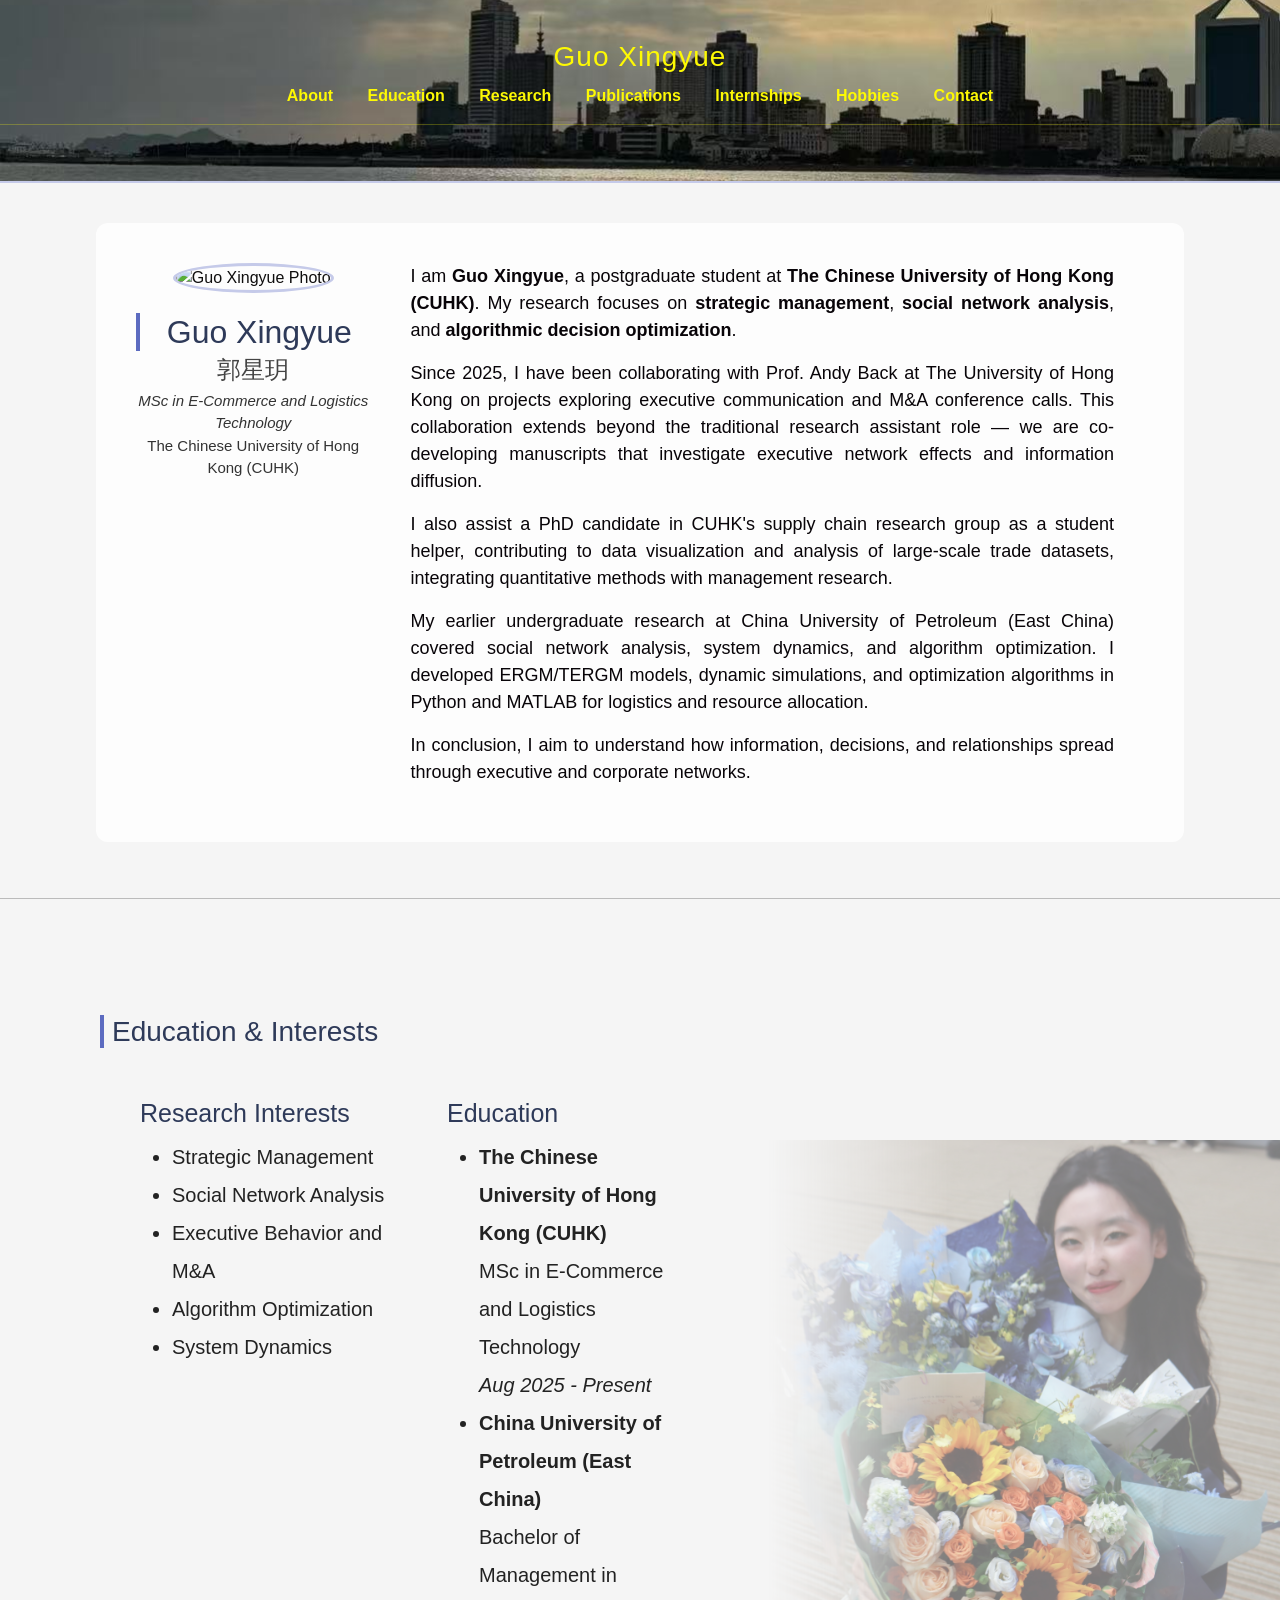
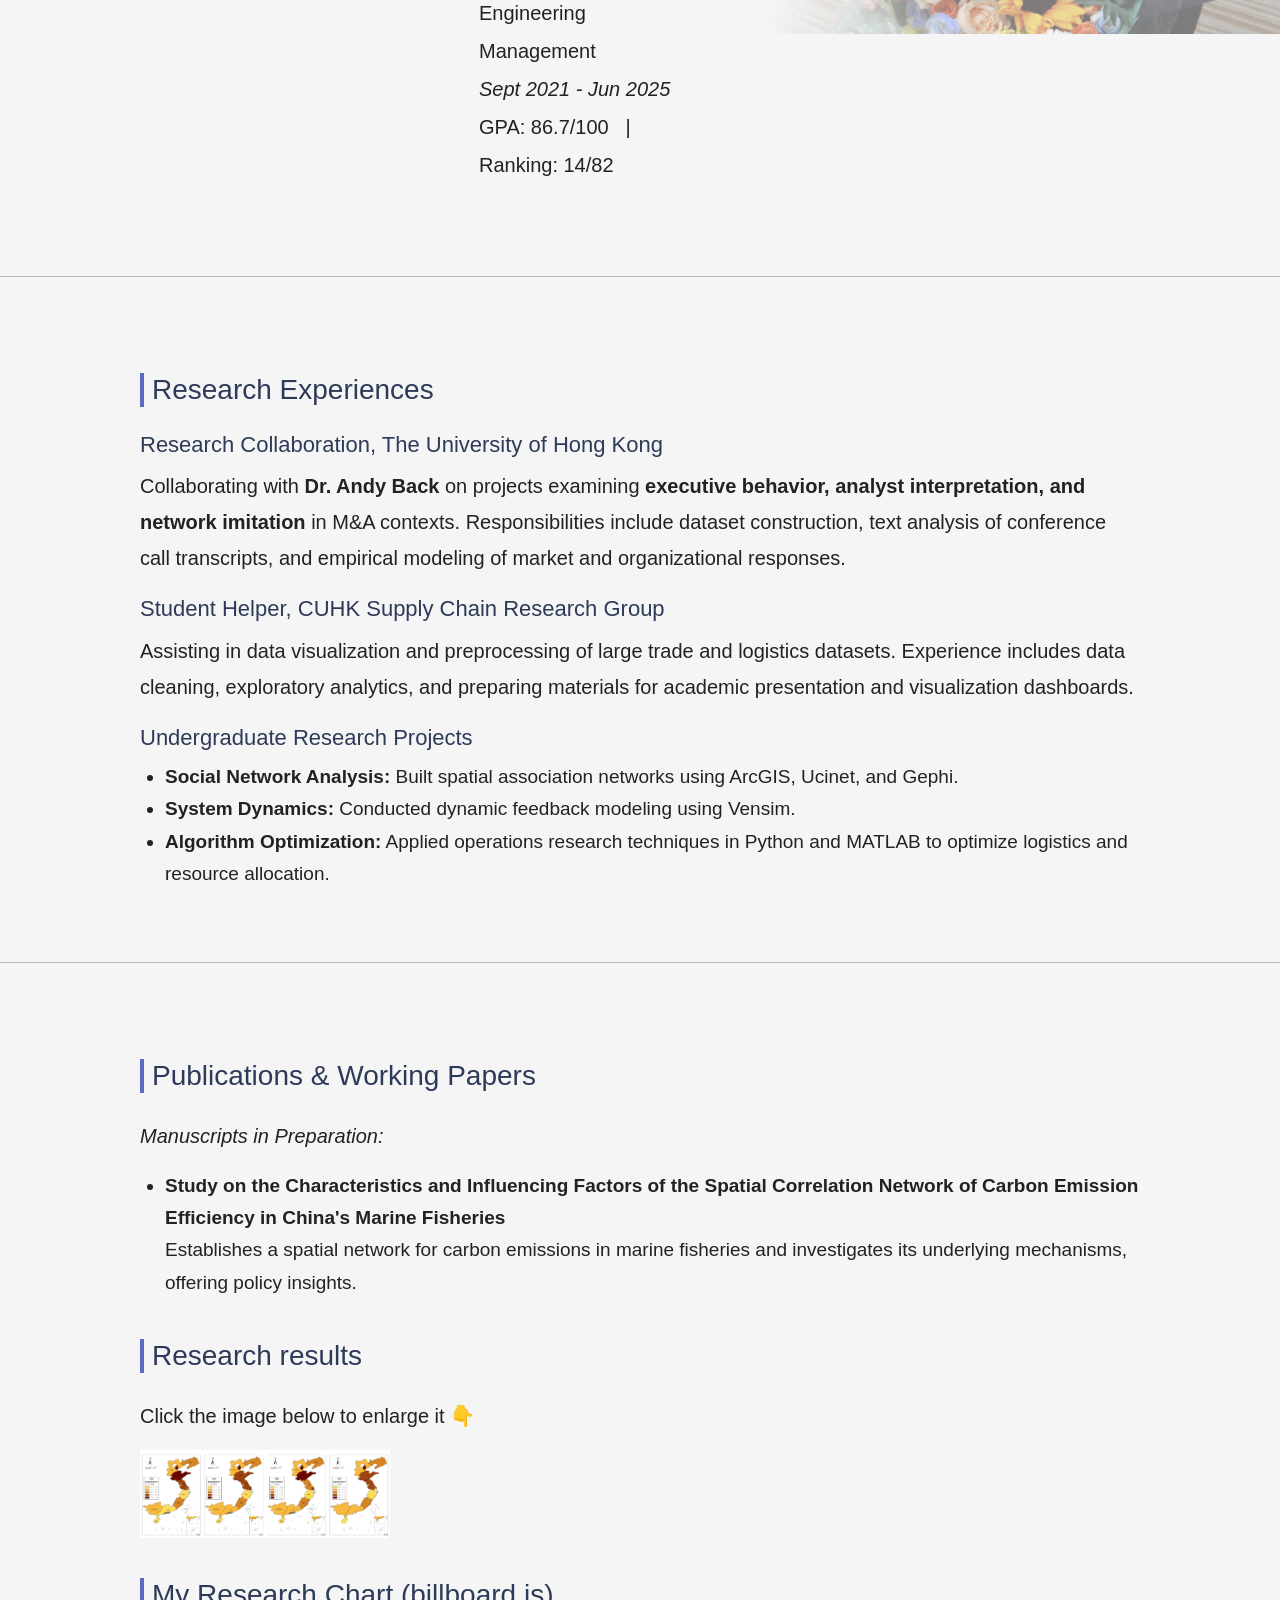
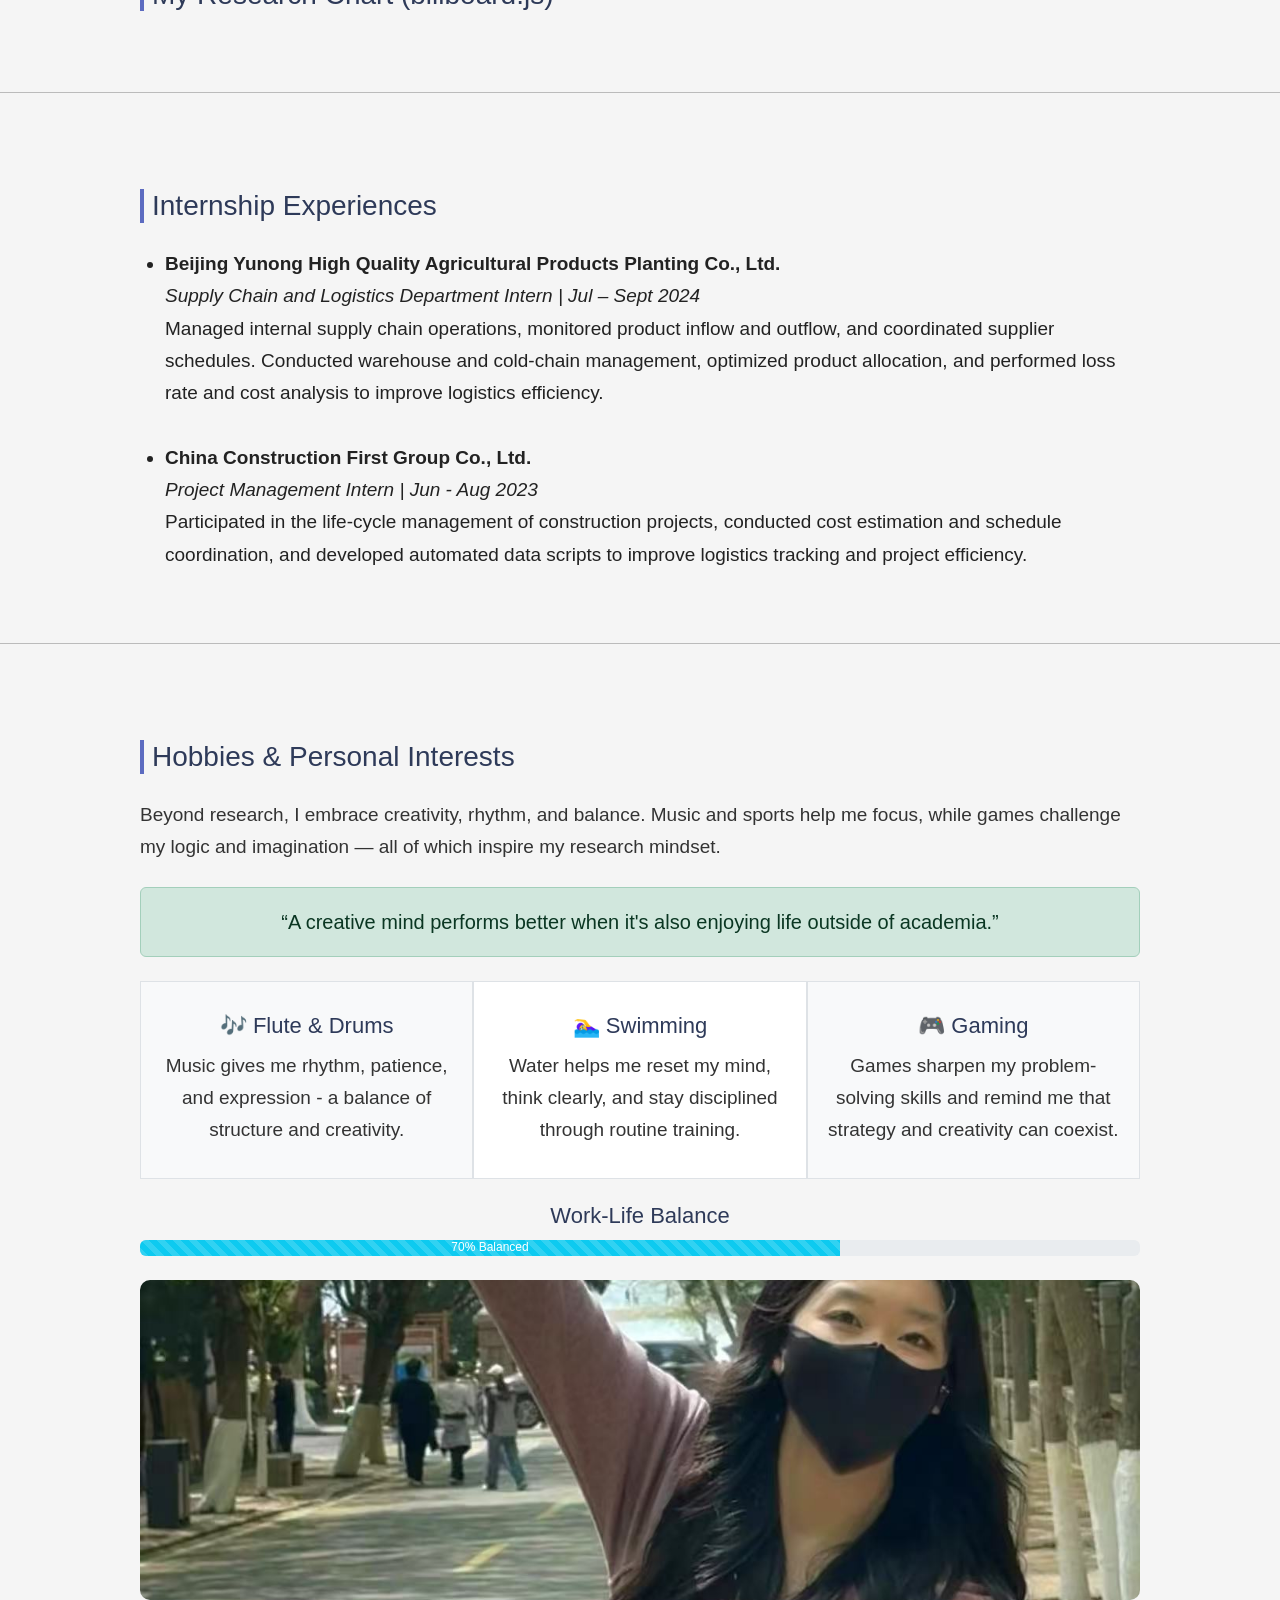
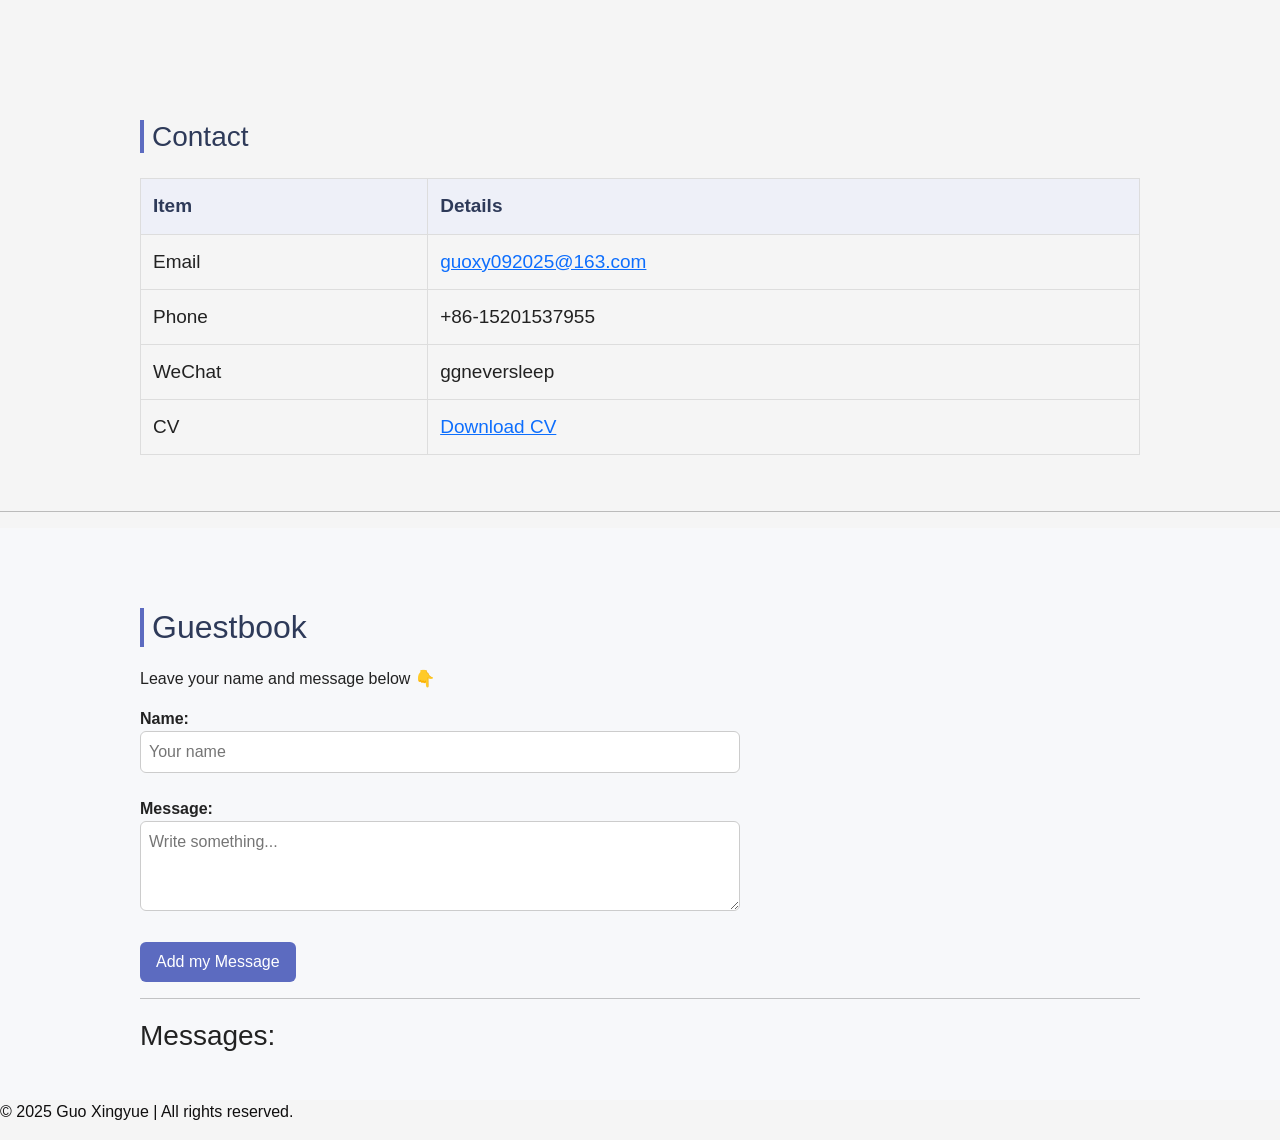
==== index.html @ cf53b946 "Add files via upload" ====
<!DOCTYPE html>
<html lang="en">
<head>
    <meta charset="UTF-8">
    <meta name="viewport" content="width=device-width, initial-scale=1.0">
    <title>Guo Xingyue | Academic Profile</title>
    <link href="https://cdn.jsdelivr.net/npm/bootstrap@5.3.0/dist/css/bootstrap.min.css" rel="stylesheet">
    <link rel="stylesheet" href="style.css">
    <script src="script.js"></script>
    <script src="https://d3js.org/d3.v7.min.js"></script>
    <script src="billboard.js"></script>
    <link rel="stylesheet" href="billboard.css">
</head>

<body>
    <body onload="setEvent(); initChart();">
    <!-- ================= HEADER ================= -->
    <header>
        <h1>Guo Xingyue</h1>
        <nav>
            <ul>
                <li><a href="#about">About</a></li>
                <li><a href="#education">Education</a></li>
                <li><a href="#research">Research</a></li>
                <li><a href="#publications">Publications</a></li>
                <li><a href="#internships">Internships</a></li>
                <li><a href="#hobbies">Hobbies</a></li>
                <li><a href="#contact">Contact</a></li>
            </ul>
        </nav>
        <hr>
    </header>

    <!-- ================= MAIN CONTENT ================= -->
    <main>

        <!-- ===== About Section ===== -->
        <section id="about">
            <div class="about-container">
                <!-- 左侧：头像 + 基本信息 -->
                <div class="about-left">
                    <img src="GUO Xingyue_profile.jpg" alt="Guo Xingyue Photo" class="profile-photo">
                    <h2>Guo Xingyue</h2>
                    <h4>郭星玥</h4>
                    <p><em>MSc in E-Commerce and Logistics Technology</em><br>
                       The Chinese University of Hong Kong (CUHK)</p>
                </div>

                <!-- 右侧：详细介绍 -->
                <div class="about-right">
                    <p>
                        I am <strong>Guo Xingyue</strong>, a postgraduate student at 
                        <strong>The Chinese University of Hong Kong (CUHK)</strong>. 
                        My research focuses on <b>strategic management</b>, 
                        <b>social network analysis</b>, and <b>algorithmic decision optimization</b>.
                    </p>

                    <p>
                        Since 2025, I have been collaborating with Prof. Andy Back 
                        at The University of Hong Kong on projects exploring 
                        executive communication and M&A conference calls. 
                        This collaboration extends beyond the traditional research assistant role — 
                        we are co-developing manuscripts that investigate 
                        executive network effects and information diffusion.
                    </p>

                    <p>
                        I also assist a PhD candidate in CUHK's supply chain research group as a 
                        student helper, contributing to data visualization 
                        and analysis of large-scale trade datasets, integrating 
                        quantitative methods with management research.
                    </p>

                    <p>
                        My earlier undergraduate research at 
                        China University of Petroleum (East China) covered 
                        social network analysis, system dynamics, 
                        and algorithm optimization. 
                        I developed ERGM/TERGM models, dynamic simulations, 
                        and optimization algorithms in Python and MATLAB for 
                        logistics and resource allocation.
                    </p>

                    <p>
                        In conclusion, I aim to understand how information, decisions, 
                        and relationships spread through executive and corporate networks.
                    </p>
                </div>
            </div>
        </section>

        <hr>

        <!-- ===== Education & Interests Section ===== -->
        <section id="education">
            <h2>Education & Interests</h2>
            <div class="edu-container">
                <div class="edu-left">
                    <h3>Research Interests</h3>
                    <ul>
                        <li>Strategic Management</li>
                        <li>Social Network Analysis</li>
                        <li>Executive Behavior and M&A</li>
                        <li>Algorithm Optimization</li>
                        <li>System Dynamics</li>
                    </ul>
                </div>

                <div class="edu-right">
                    <h3>Education</h3>
                    <ul>
                        <li>
                            <strong>The Chinese University of Hong Kong (CUHK)</strong><br>
                            MSc in E-Commerce and Logistics Technology<br>
                            <i>Aug 2025 - Present</i>
                        </li>
                        <li>
                            <strong>China University of Petroleum (East China)</strong><br>
                            Bachelor of Management in Engineering Management<br>
                            <i>Sept 2021 - Jun 2025</i><br>
                            GPA: 86.7/100 &nbsp;&nbsp;|&nbsp;&nbsp; Ranking: 14/82
                        </li>
                    </ul>
                </div>
            </div>
        </section>

        <hr>

        <!-- ===== Research Section ===== -->
        <section id="research">
            <h2>Research Experiences</h2>
            <h3>Research Collaboration, The University of Hong Kong</h3>
            <p>
                Collaborating with <strong>Dr. Andy Back</strong> on projects examining 
                <b>executive behavior, analyst interpretation, and network imitation</b> in M&A contexts. 
                Responsibilities include dataset construction, text analysis of conference call transcripts, 
                and empirical modeling of market and organizational responses.
            </p>

            <h3>Student Helper, CUHK Supply Chain Research Group</h3>
            <p>
                Assisting in data visualization and preprocessing of large trade and logistics datasets. 
                Experience includes data cleaning, exploratory analytics, and preparing 
                materials for academic presentation and visualization dashboards.
            </p>

            <h3>Undergraduate Research Projects</h3>
            <ul>
                <li>
                    <strong>Social Network Analysis:</strong> Built spatial association networks 
                    using ArcGIS, Ucinet, and Gephi.
                </li>
                <li>
                    <strong>System Dynamics:</strong> Conducted dynamic feedback modeling using Vensim.
                </li>
                <li>
                    <strong>Algorithm Optimization:</strong> Applied operations research techniques 
                    in Python and MATLAB to optimize logistics and resource allocation.
                </li>
            </ul>
        </section>

        <hr>

        <!-- ===== Publications Section ===== -->
        <section id="publications">
            <h2>Publications & Working Papers</h2>
            <p><em>Manuscripts in Preparation:</em></p>
            <ul>
                <li>
                    <strong>Study on the Characteristics and Influencing Factors of the Spatial 
                    Correlation Network of Carbon Emission Efficiency in China's Marine Fisheries</strong><br>
                    Establishes a spatial network for carbon emissions in marine fisheries and 
                    investigates its underlying mechanisms, offering policy insights.
                </li>
            </ul>
            <!-- === Clickable Photo Section === -->
                <section id="clickphoto">
                <h2>Research results</h2>
                <p>Click the image below to enlarge it 👇</p>
                <img id="myPhoto" src="work_images.jpg" alt="work" width="250">
            </section>
            <section id="chartSection">
                <h2>My Research Chart (billboard.js)</h2>
                <div id="chart"></div>
            </section>

        </section>

        <hr>

        <!-- ===== Internship Section ===== -->
        <section id="internships">
            <h2>Internship Experiences</h2>
            <ul>
                <li>
                    <strong>Beijing Yunong High Quality Agricultural Products Planting Co., Ltd.</strong><br>
                    <i>Supply Chain and Logistics Department Intern | Jul – Sept 2024</i><br>
                    Managed internal supply chain operations, monitored product inflow and outflow, 
                    and coordinated supplier schedules. Conducted warehouse and cold-chain management, 
                    optimized product allocation, and performed loss rate and cost analysis to improve 
                    logistics efficiency.
                </li>
                <br>
                <li>
                    <strong>China Construction First Group Co., Ltd.</strong><br>
                    <i>Project Management Intern | Jun - Aug 2023</i><br>
                    Participated in the life-cycle management of construction projects, conducted cost 
                    estimation and schedule coordination, and developed automated data scripts to 
                    improve logistics tracking and project efficiency.
                </li>
            </ul>
        </section>

        <hr>
<!-- ===== Hobbies Section ===== -->
<section id="hobbies">
  <h2>Hobbies & Personal Interests</h2>
  <p>Beyond research, I embrace creativity, rhythm, and balance. Music and sports help me focus, while games challenge my logic and imagination — all of which inspire my research mindset.</p>

  <!-- Bootstrap Alert -->
  <div class="alert alert-success text-center mt-4" role="alert">
    “A creative mind performs better when it's also enjoying life outside of academia.”
  </div>

  <!-- Bootstrap 3-Column Layout -->
  <div class="container mt-4">
    <div class="row text-center">
      <div class="col-md-4 p-3 border bg-light">
        <h5>🎶 Flute & Drums</h5>
        <p>Music gives me rhythm, patience, and expression - a balance of structure and creativity.</p>
      </div>
      <div class="col-md-4 p-3 border bg-white">
        <h5>🏊‍♀️ Swimming</h5>
        <p>Water helps me reset my mind, think clearly, and stay disciplined through routine training.</p>
      </div>
      <div class="col-md-4 p-3 border bg-light">
        <h5>🎮 Gaming</h5>
        <p>Games sharpen my problem-solving skills and remind me that strategy and creativity can coexist.</p>
      </div>
    </div>
  </div>

  <!-- Progress Bar -->
  <h5 class="mt-4">Work-Life Balance</h5>
  <div class="progress mb-4">
    <div class="progress-bar progress-bar-striped progress-bar-animated bg-info"
         role="progressbar" style="width: 70%">70% Balanced</div>
  </div>

  <!-- Autoplaying Carousel -->
  <div id="hobbyCarousel" class="carousel slide" data-bs-ride="carousel" data-bs-interval="3000">
    <div class="carousel-inner">
      <div class="carousel-item active">
        <img src="flute.jpg" class="d-block w-100" alt="Playing Flute">
      </div>
      <div class="carousel-item">
        <img src="swimming.jpg" class="d-block w-100" alt="Swimming">
      </div>
      <div class="carousel-item">
        <img src="gaming.jpg" class="d-block w-100" alt="Gaming">
      </div>
    </div>
  </div>
</section>

        <!-- ===== Contact Section ===== -->
        <section id="contact">
            <h2>Contact</h2>
            <table border="1" cellpadding="6">
                <tr>
                    <th>Item</th>
                    <th>Details</th>
                </tr>
                <tr>
                    <td>Email</td>
                    <td><a href="mailto:guoxy092025@163.com">guoxy092025@163.com</a></td>
                </tr>
                <tr>
                    <td>Phone</td>
                    <td>+86-15201537955</td>
                </tr>
                <tr>
                    <td>WeChat</td>
                    <td>ggneversleep</td>
                </tr>
                <tr>
                    <td>CV</td>
                    <td><a href="GUO_Xingyue-CV.pdf" target="_blank">Download CV</a></td>
                </tr>
            </table>
        </section>
    </main>

    <hr>
<!-- ===== Web Form Section ===== -->
<section id="guestbook">
  <h2>Guestbook</h2>
  <p>Leave your name and message below 👇</p>

  <!-- 表单部分 -->
  <form id="messageForm">
    <label for="nameInput"><strong>Name:</strong></label><br>
    <input type="text" id="nameInput" placeholder="Your name" required>
    <br><br>

    <label for="msgInput"><strong>Message:</strong></label><br>
    <textarea id="msgInput" rows="3" cols="40" placeholder="Write something..." required></textarea>
    <br><br>

    <!-- 点击按钮调用 addMessage() -->
    <input type="button" value="Add my Message" onclick="addMessage()">
  </form>

  <hr>

  <!-- 消息显示区 -->
  <div id="messageDisplay">
    <h3>Messages:</h3>
    <!-- 新消息将会添加在这里 -->
  </div>
</section>

    <!-- ================= FOOTER ================= -->
    <footer>
        <p>© 2025 Guo Xingyue | All rights reserved.</p>
    </footer>
    
    <!-- ✅ Bootstrap JS (含 Carousel，不需要单独引 Popper) -->
<script src="https://cdn.jsdelivr.net/npm/bootstrap@5.3.0/dist/js/bootstrap.bundle.min.js"></script>

</body>
</html>
---- style.css ----
/* === General Page Setup === */
body {
    font-family: "Segoe UI", Arial, sans-serif;
    background-color: #f7f8fa;
    color: #222;
    margin: 0;
    padding: 0;
}

/* === Header Section === */
header {
    background-image: url("qingdao.jpg");
    background-size: cover;        
    background-position: center;    
    color: #fdf904;                
    text-align: center;
    padding: 40px 0;                 
    border-bottom: 2px solid #c5cae9;
}

header h1 {
    margin: 0;
    font-size: 28px;
    letter-spacing: 1px;
}

nav ul {
    list-style-type: none;
    margin: 10px 0 0 0;
    padding: 0;
}

nav ul li {
    display: inline;
    margin: 0 15px;
}

nav ul li a {
    color: #fdf904;
    text-decoration: none;
    font-weight: bold;
}

nav ul li a:hover {
    text-decoration: underline;
}

/* === Section Titles === */
h2 {
    color: #37474f;
    border-left: 4px solid #5c6bc0;
    padding-left: 8px;
    margin-top: 40px;
}

/* === General Page Setup === */
body {
    font-family: "Segoe UI", Arial, sans-serif;
    background-color: #f5f5f5;  /* 深色背景 */
    color: #0f0e0e;             /* 浅灰色文字 */
    margin: 0;
    padding: 0;
}

/* === About Section Enhanced === */
#about {
    background-image: url("b86406d7-5caf-4eb0-9f21-b56b8e9482e0.png");
    background-size: cover;
    background-position: center;
    background-color: #f5f5f5;
    padding: 40px 0;
}

.about-container {
    display: flex;                /* 横向排列头像+简介 */
    align-items: flex-start;
    justify-content: center;
    gap: 40px;
    background-color: rgba(255,255,255,0.85);  /* 轻微透明层，让文字更清晰 */
    border-radius: 12px;
    padding: 40px;
    width: 85%;
    margin: 0 auto;
}

/* === About Section Enhanced === */
#about {
    background-image: url("b86406d7-5caf-4eb0-9f21-b56b8e9482e0.png");
    background-size: cover;
    background-position: center;
    background-color: #f5f5f5;
    padding: 40px 0;
}

.about-container {
    display: flex;                /* 横向排列头像+简介 */
    align-items: flex-start;
    justify-content: center;
    gap: 40px;
    background-color: rgba(255,255,255,0.85);  /* 轻微透明层，让文字更清晰 */
    border-radius: 12px;
    padding: 40px;
    width: 85%;
    margin: 0 auto;
}

/* 左侧头像区 */
.about-left {
    text-align: center;
    flex: 1;
}

.profile-photo {
    width: 200px;
    height: 200px;
    border-radius: 50%;
    border: 3px solid #c5cae9;
    margin-bottom: 15px;
}

.about-left h2 {
    margin: 5px 0 0 0;
    color: #2e3a59;
}

.about-left h4 {
    margin: 5px 0;
    color: #444;
}

.about-left p {
    font-size: 15px;
    color: #333;
}

/* 右侧文字介绍区 */
.about-right {
    flex: 3;
    text-align: justify;
    line-height: 1.5;        /* 增大行间距 */
    color: #080408;
    font-size: 18px;         /* 增大文字字号 */
    padding-right: 30px;     /* 加点右边距 */
}

/* === 强制 Education 部分样式（调中、放大字体、右侧背景图）=== */
#education {
    position: relative !important;
    background-color: #f5f5f5 !important;
    color: #222 !important;
    padding: 60px 100px !important;
    overflow: hidden !important;
}

/* 右侧背景图 */
#education::before {
    content: "";
    position: absolute;
    top: 0;
    right: 0;
    width: 40%;
    height: 100%;
    background-image: url("xingyue_bg.jpg");
    background-repeat: no-repeat;
    background-size: contain;
    background-position: right center;
    opacity: 0.5; /* 稍微淡化 */
    mask-image: linear-gradient(to left, rgba(0,0,0,1) 65%, rgba(0,0,0,0));
    -webkit-mask-image: linear-gradient(to left, rgba(0,0,0,1) 65%, rgba(0,0,0,0));
    z-index: 1;
}

/* === Education & Interests Section - 两栏在左，右侧留白 === */
.edu-container {
  display: flex;
  justify-content: flex-start;
  align-items: flex-start;
  gap: 60px;
  width: 55%;
  position: relative;
  z-index: 2;
  padding-left: 40px;
}

/* 左右内容区 */
.edu-left, .edu-right {
  width: 48%;
  line-height: 1.9;       /* ✅ 行距略放大，更易读 */
  font-size: 20px;        /* ✅ 字号从18px → 20px */
}

/* 小标题（Research Interests / Education） */
#education h3 {
  color: #2e3a59;
  font-size: 25px;        /* ✅ 比正文更突出 */
  margin-top: 25px;
  margin-bottom: 10px;
}

/* 主标题保持一致 */
#education h2 {
  color: #2e3a59;
  border-left: 4px solid #5c6bc0;
  padding-left: 8px;
  font-size: 28px;
  margin-bottom: 25px;
}
/* === Global styling for sections after Education === */
/* 让 Research / Publications / Internships / Contact 四部分对齐 + 字体变大 */
#research,
#publications,
#internships,
#contact {
  padding: 40px 140px;     /* 与 Education 对齐 */
  font-size: 20px;         /* 字体放大 */
  line-height: 1.8;        /* 更舒适的阅读间距 */
  color: #222;             /* 保持统一文本颜色 */
}

/* 标题样式，与 Education 一致 */
#research h2,
#publications h2,
#internships h2,
#contact h2 {
  color: #2e3a59;
  border-left: 4px solid #5c6bc0;
  padding-left: 8px;
  font-size: 28px;
  margin-bottom: 25px;
}

/* 小标题 h3 统一视觉风格 */
#research h3,
#publications h3,
#internships h3,
#contact h3 {
  font-size: 22px;
  color: #2e3a59;
  margin-top: 20px;
  margin-bottom: 10px;
}

/* 调整列表（ul / li）间距 */
#research ul,
#publications ul,
#internships ul,
#contact ul {
  padding-left: 25px;
  font-size: 19px;
  line-height: 1.7;
}

/* === 表格样式优化 === */
#internships table,
#contact table {
  width: 100%;
  border-collapse: collapse;
  font-size: 19px;
  margin-top: 10px;
}

#internships th, 
#internships td,
#contact th,
#contact td {
  padding: 10px 12px;
  text-align: left;
  border: 1px solid #ddd;
}

/* 表头高亮一点，更整齐 */
#internships th,
#contact th {
  background-color: #eef0f8;
  color: #2e3a59;
  font-weight: bold;
}

/* === Hobbies Section: Align with Other Sections === */
#hobbies {
  background-color: #f5f5f5;
  padding: 40px 140px;      /* ✅ 与 Education / Research 完全对齐 */
  text-align: left;         /* ✅ 标题与正文左对齐，更统一 */
  font-size: 20px;          /* ✅ 字号与前面保持一致 */
  line-height: 1.8;         /* ✅ 行距一致 */
  color: #222;
}

/* 小标题与段落保持一致风格 */
#hobbies h2 {
  color: #2e3a59;
  border-left: 4px solid #5c6bc0;
  padding-left: 8px;
  font-size: 28px;
  margin-bottom: 25px;
}

#hobbies h5 {
  font-size: 22px;
  color: #2e3a59;
  margin-top: 15px;
  margin-bottom: 10px;
  text-align: center;
}

#hobbies p {
  font-size: 19px;
  line-height: 1.7;
  color: #333;
}

#hobbies img {
  height: 320px;
  object-fit: cover;
  border-radius: 10px;
}
/* === Web Form Section === */
#guestbook {
  padding: 40px 140px;
  background-color: #f7f8fa;
  color: #222;
}

#guestbook h2 {
  color: #2e3a59;
  border-left: 4px solid #5c6bc0;
  padding-left: 8px;
  margin-bottom: 20px;
}

#guestbook input[type="text"],
#guestbook textarea {
  width: 60%;
  padding: 8px;
  border: 1px solid #ccc;
  border-radius: 6px;
  font-size: 16px;
}

#guestbook input[type="button"] {
  background-color: #5c6bc0;
  color: white;
  border: none;
  padding: 8px 16px;
  border-radius: 6px;
  cursor: pointer;
  font-size: 16px;
}

#guestbook input[type="button"]:hover {
  background-color: #3f51b5;
}

#messageDisplay {
  margin-top: 20px;
  font-size: 18px;
  line-height: 1.6;
}
---- billboard.css ----
/*!
 * Copyright (c) 2017 ~ present NAVER Corp.
 * billboard.js project is licensed under the MIT license
 *
 * billboard.js, JavaScript chart library
 * https://naver.github.io/billboard.js/
 *
 * @version 3.17.2
 */
/*-- Chart --*/
.bb svg {
  font: 10px sans-serif;
  -webkit-tap-highlight-color: rgba(0, 0, 0, 0);
}
.bb path, .bb line {
  fill: none;
  stroke: #000;
}
.bb text, .bb .bb-button {
  -webkit-user-select: none;
  -moz-user-select: none;
  user-select: none;
}

.bb-legend-item-tile,
.bb-xgrid-focus,
.bb-ygrid-focus,
.bb-ygrid {
  shape-rendering: crispEdges;
}

.bb-chart-arcs .bb-needle {
  fill: #000;
}

.bb-chart-arc .bb-gauge-value {
  fill: #000;
}
.bb-chart-arc path {
  stroke: #fff;
}
.bb-chart-arc rect {
  stroke: #fff;
  stroke-width: 1;
}
.bb-chart-arc text {
  fill: #fff;
  font-size: 13px;
}

/*-- Funnel --*/
.bb-chart-funnels path {
  stroke-width: 0;
}
.bb-chart-funnels + .bb-chart-texts text {
  font-size: 13px;
  fill: #fff;
}

/*-- Axis --*/
.bb-axis {
  shape-rendering: crispEdges;
}
.bb-axis .bb-axis-x-tooltip, .bb-axis .bb-axis-y-tooltip, .bb-axis .bb-axis-y2-tooltip {
  font-size: 1em;
  fill: #fff;
  white-space: nowrap;
}

/*-- Grid --*/
.bb-grid {
  pointer-events: none;
}
.bb-grid line {
  stroke: #aaa;
}
.bb-grid text {
  fill: #aaa;
}

.bb-xgrid, .bb-ygrid {
  stroke-dasharray: 3 3;
}

/*-- Text on Chart --*/
.bb-text.bb-empty {
  fill: #808080;
  font-size: 2em;
}

/*-- Line --*/
.bb-line {
  stroke-width: 1px;
}

/*-- Point --*/
.bb-circle._expanded_ {
  stroke-width: 1px;
  stroke: white;
}

.bb-selected-circle {
  fill: white;
  stroke-width: 2px;
}

/*-- Bar --*/
.bb-bar {
  stroke-width: 0;
}
.bb-bar._expanded_ {
  fill-opacity: 0.75;
}

/*-- Candlestick --*/
.bb-candlestick {
  stroke-width: 1px;
}
.bb-candlestick._expanded_ {
  fill-opacity: 0.75;
}

/*-- Focus --*/
.bb-target.bb-focused, .bb-circles.bb-focused {
  opacity: 1;
}
.bb-target.bb-focused path.bb-line, .bb-target.bb-focused path.bb-step, .bb-circles.bb-focused path.bb-line, .bb-circles.bb-focused path.bb-step {
  stroke-width: 2px;
}
.bb-target.bb-defocused, .bb-circles.bb-defocused {
  opacity: 0.3 !important;
}
.bb-target.bb-defocused .text-overlapping, .bb-circles.bb-defocused .text-overlapping {
  opacity: 0.05 !important;
}

/*-- Region --*/
.bb-region {
  fill: steelblue;
}
.bb-region rect {
  fill-opacity: 0.1;
}

/*-- Zoom region --*/
.bb-zoom-brush {
  fill-opacity: 0.1;
}

/*-- Brush --*/
.bb-brush .extent {
  fill-opacity: 0.1;
}

/*-- Legend --*/
.bb-legend-item {
  font-size: 12px;
  user-select: none;
}

.bb-legend-item-hidden {
  opacity: 0.15;
}

.bb-legend-background {
  opacity: 0.75;
  fill: white;
  stroke: lightgray;
  stroke-width: 1;
}

/*-- Title --*/
.bb-title {
  font: 14px sans-serif;
}

/*-- Treemap --*/
.bb-chart-treemaps rect {
  stroke: #fff;
  stroke-width: 1px;
}

/*-- Tooltip --*/
.bb-tooltip-container {
  z-index: 10;
  user-select: none;
  transform: translateZ(0);
}

.bb-tooltip {
  border-collapse: collapse;
  border-spacing: 0;
  background-color: #fff;
  empty-cells: show;
  opacity: 0.9;
  box-shadow: 7px 7px 12px -9px rgb(119, 119, 119);
  white-space: nowrap;
}
.bb-tooltip tr {
  border: 1px solid #CCC;
}
.bb-tooltip th {
  background-color: #aaa;
  font-size: 14px;
  padding: 2px 5px;
  text-align: left;
  color: #FFF;
}
.bb-tooltip td {
  font-size: 13px;
  padding: 3px 6px;
  background-color: #fff;
  border-left: 1px dotted #999;
}
.bb-tooltip td > span, .bb-tooltip td > svg {
  display: inline-block;
  width: 10px;
  height: 10px;
  margin-right: 6px;
}
.bb-tooltip.value {
  text-align: right;
}

/*-- Area --*/
.bb-area {
  stroke-width: 0;
  opacity: 0.2;
}

/*-- Arc --*/
.bb-chart-arcs-title {
  dominant-baseline: middle;
  font-size: 1.3em;
}

text.bb-chart-arcs-gauge-title {
  dominant-baseline: middle;
  font-size: 2.7em;
}

.bb-chart-arcs .bb-chart-arcs-background {
  fill: #e0e0e0;
  stroke: #fff;
}
.bb-chart-arcs .bb-chart-arcs-gauge-unit {
  fill: #000;
  font-size: 16px;
}
.bb-chart-arcs .bb-chart-arcs-gauge-max {
  fill: #777;
}
.bb-chart-arcs .bb-chart-arcs-gauge-min {
  fill: #777;
}
.bb-chart-arcs {
  /*-- Polar --*/
}
.bb-chart-arcs .bb-levels circle {
  fill: none;
  stroke: #848282;
  stroke-width: 0.5px;
}
.bb-chart-arcs .bb-levels text {
  fill: #848282;
}

/*-- Radar --*/
.bb-chart-radars .bb-levels polygon {
  fill: none;
  stroke: #848282;
  stroke-width: 0.5px;
}
.bb-chart-radars .bb-levels text {
  fill: #848282;
}
.bb-chart-radars .bb-axis line {
  stroke: #848282;
  stroke-width: 0.5px;
}
.bb-chart-radars .bb-axis text {
  font-size: 1.15em;
  cursor: default;
}
.bb-chart-radars .bb-shapes polygon {
  fill-opacity: 0.2;
  stroke-width: 1px;
}

/*-- Button --*/
.bb-button {
  position: absolute;
  top: 10px;
  right: 10px;
}
.bb-button .bb-zoom-reset {
  font-size: 11px;
  border: solid 1px #ccc;
  background-color: #fff;
  padding: 5px;
  border-radius: 5px;
  cursor: pointer;
}
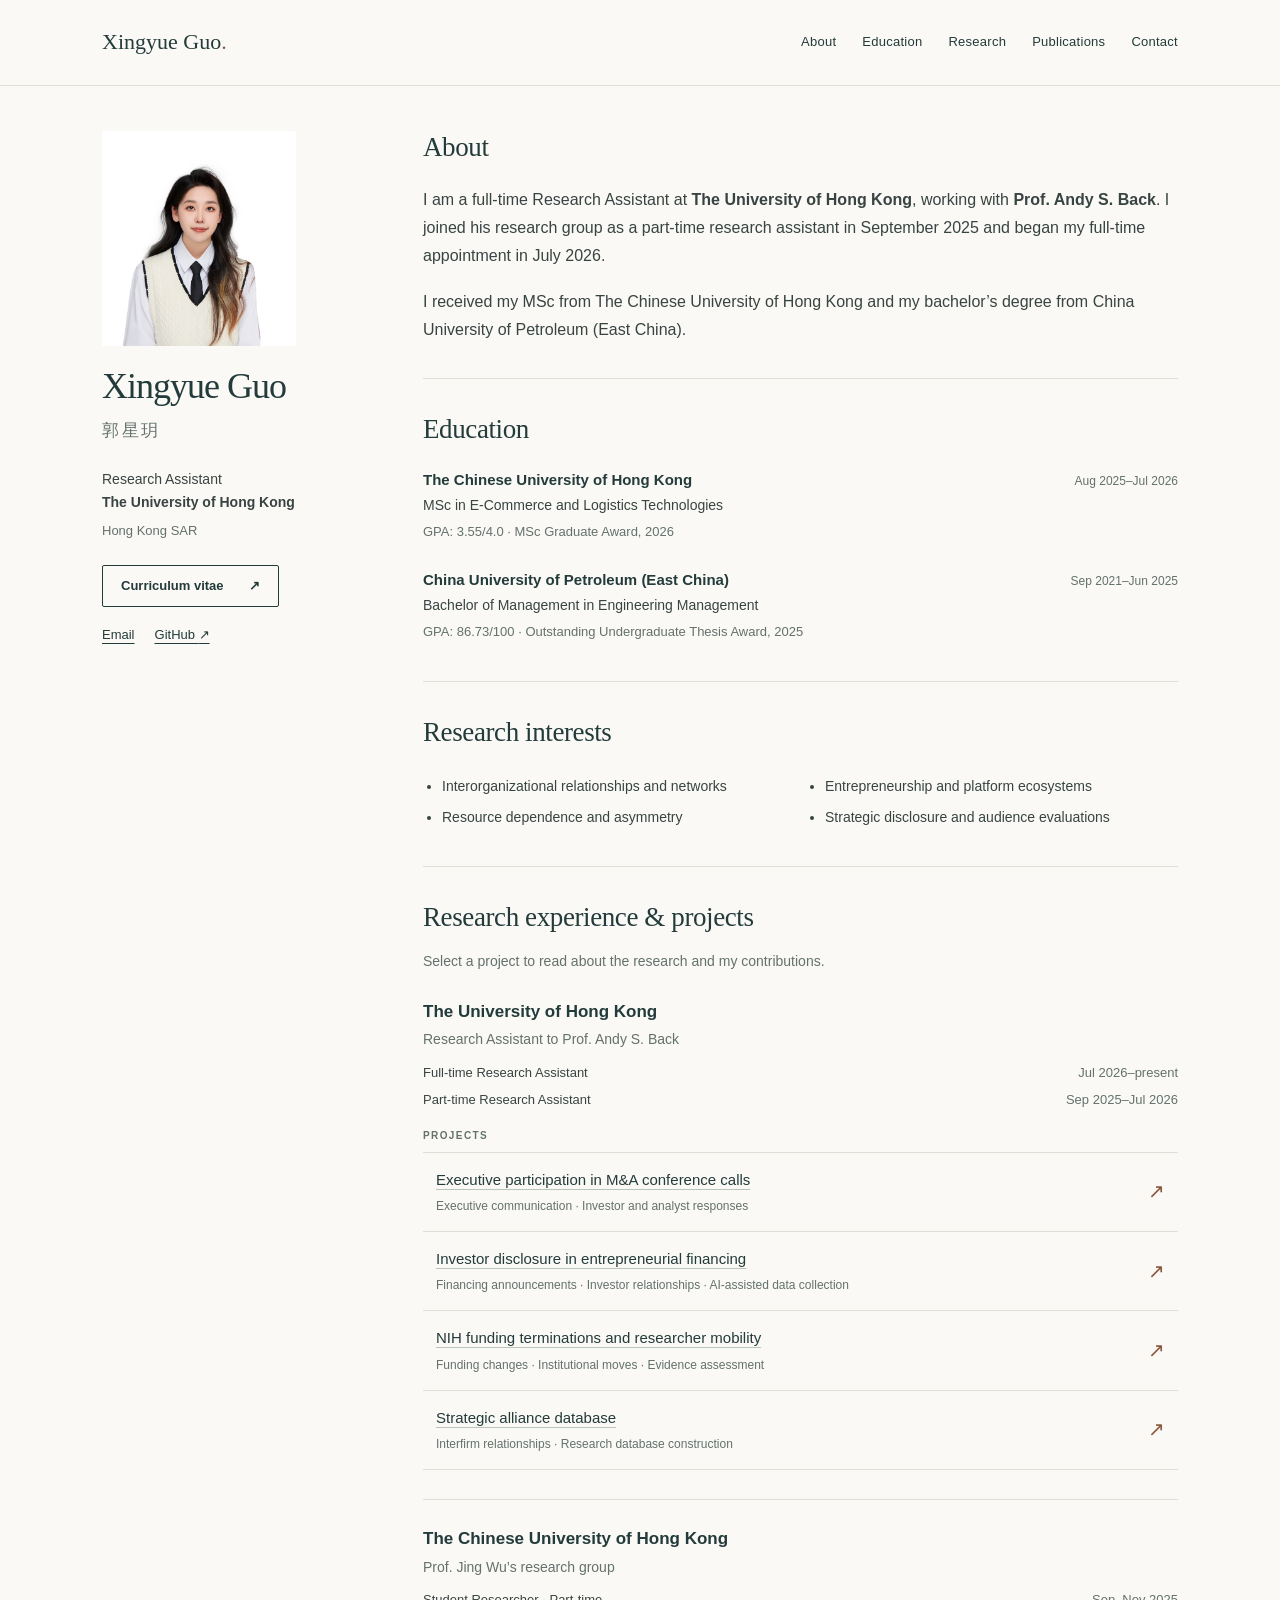
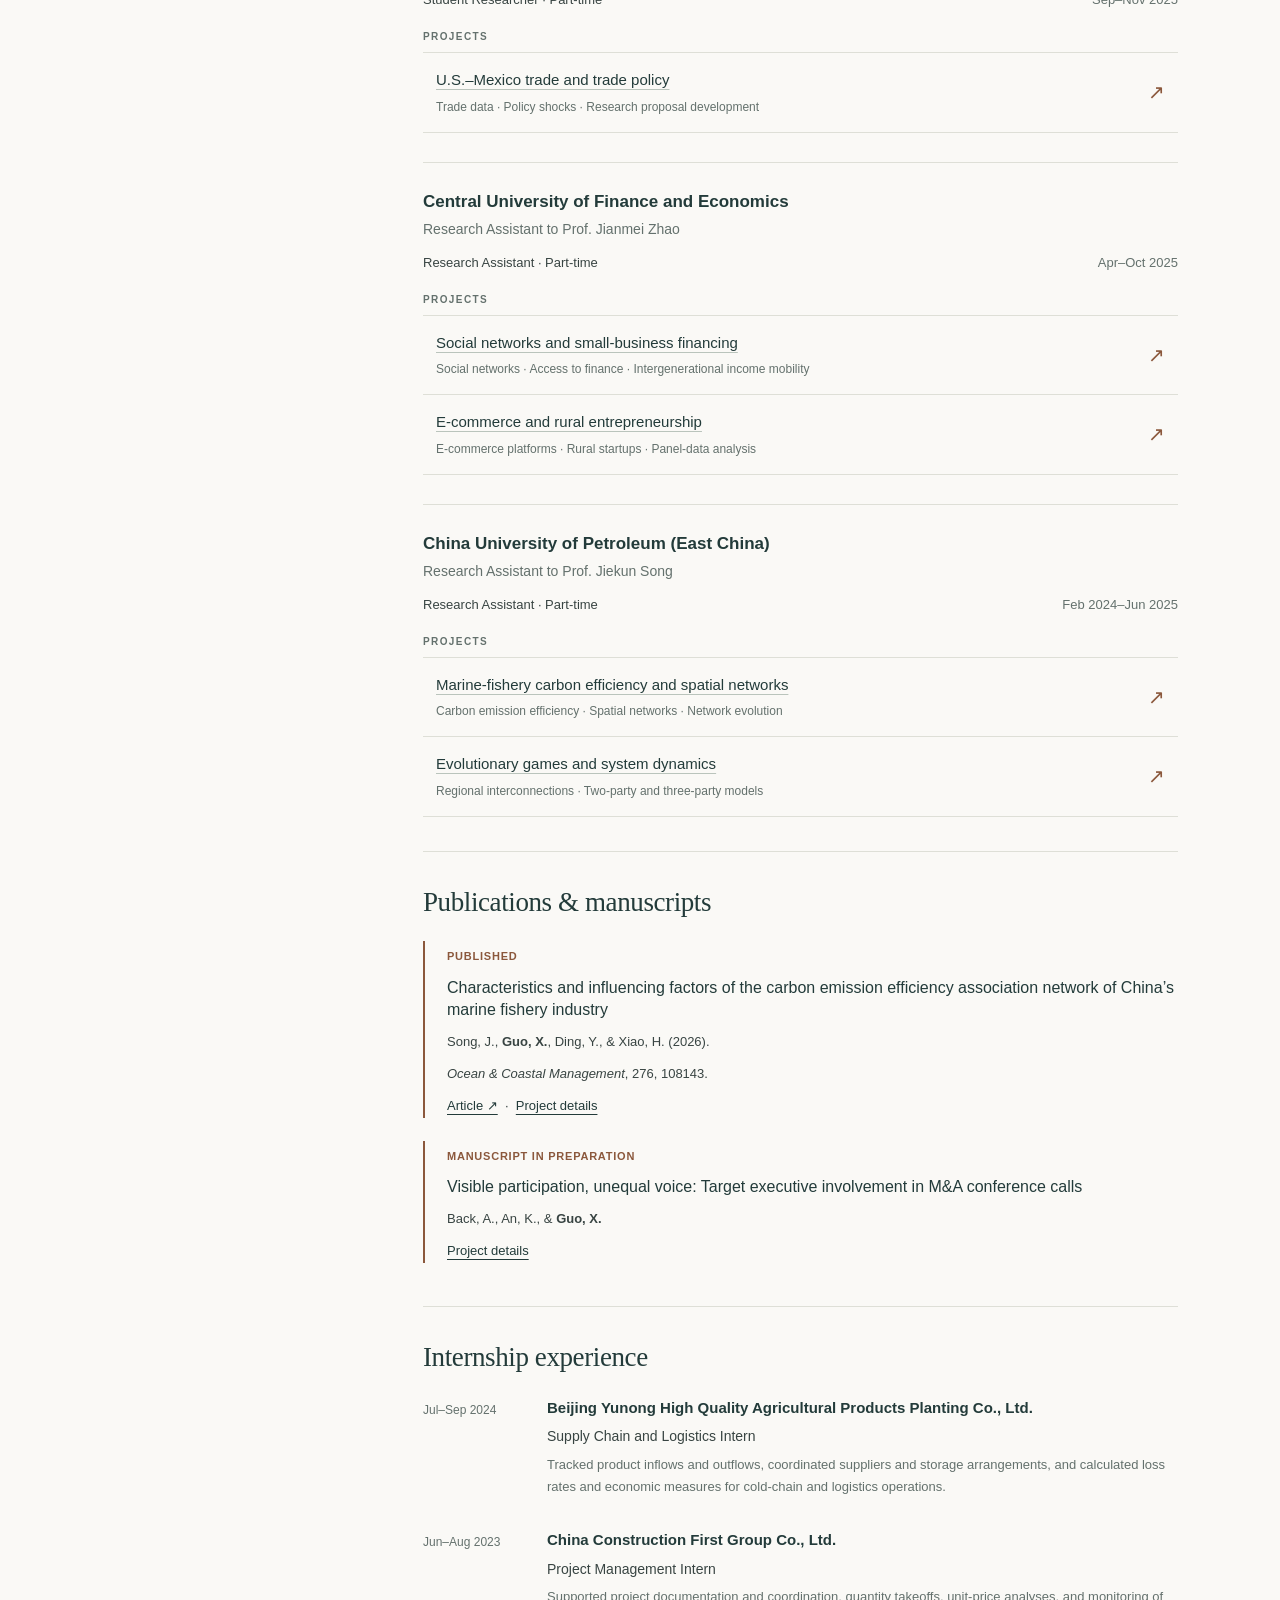
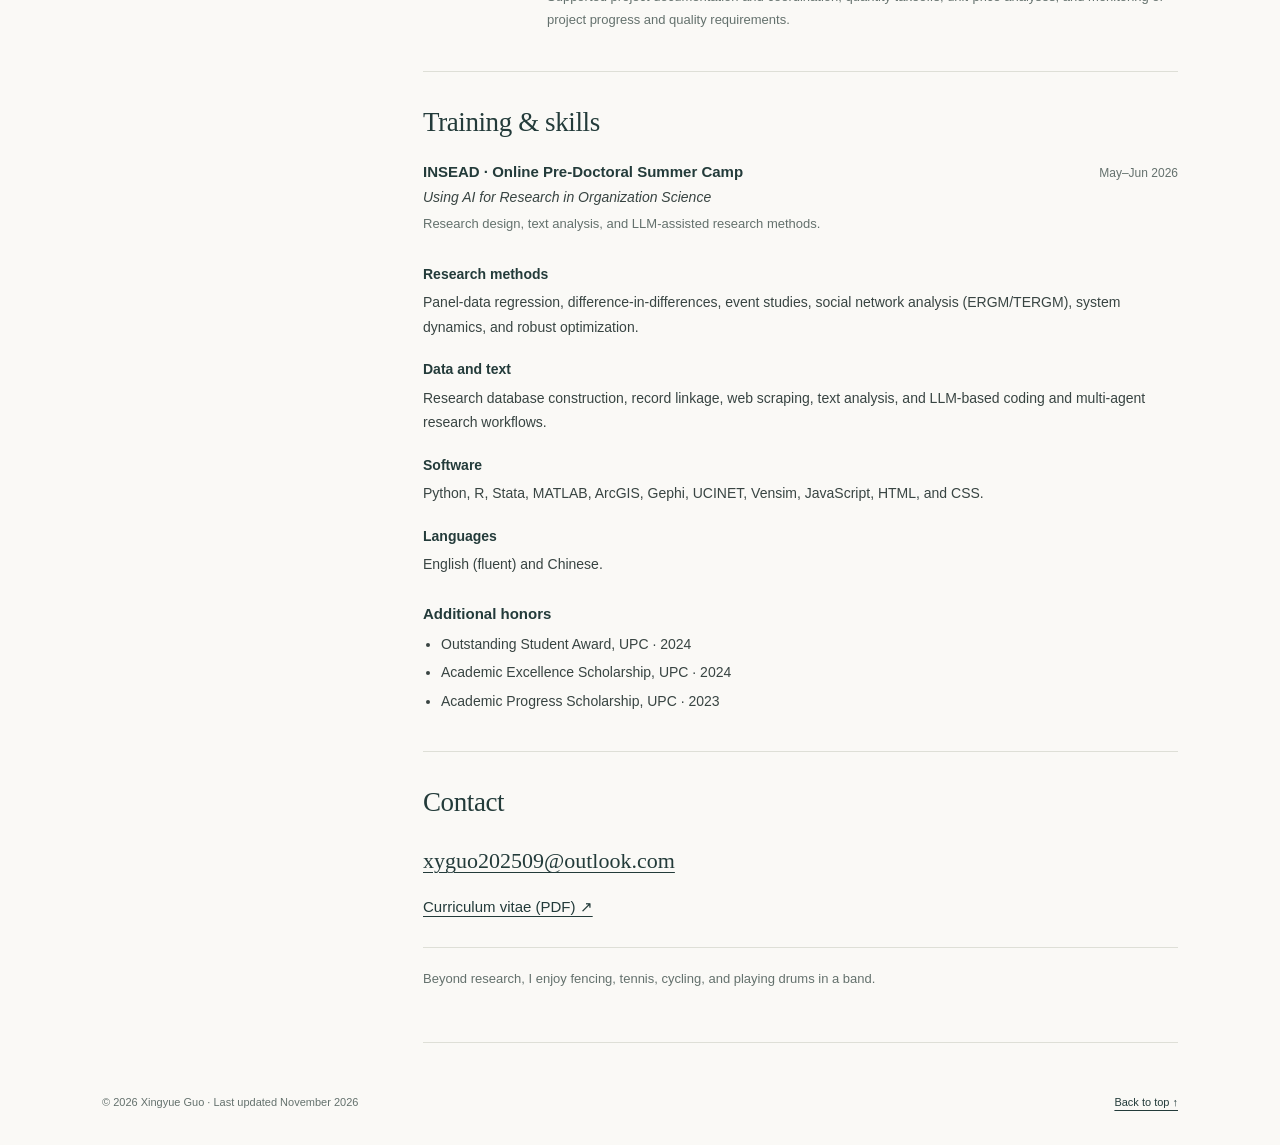
==== commit 4e22b2a6: "Add files via upload" ====
--- a/index.html
+++ b/index.html
@@ -1,334 +1,229 @@
-<!DOCTYPE html>
-<html lang="en">
-<head>
-    <meta charset="UTF-8">
-    <meta name="viewport" content="width=device-width, initial-scale=1.0">
-    <title>Guo Xingyue | Academic Profile</title>
-    <link href="https://cdn.jsdelivr.net/npm/bootstrap@5.3.0/dist/css/bootstrap.min.css" rel="stylesheet">
-    <link rel="stylesheet" href="style.css">
-    <script src="script.js"></script>
-    <script src="https://d3js.org/d3.v7.min.js"></script>
-    <script src="billboard.js"></script>
-    <link rel="stylesheet" href="billboard.css">
-</head>
-
-<body>
-    <body onload="setEvent(); initChart();">
-    <!-- ================= HEADER ================= -->
-    <header>
-        <h1>Guo Xingyue</h1>
-        <nav>
-            <ul>
-                <li><a href="#about">About</a></li>
-                <li><a href="#education">Education</a></li>
-                <li><a href="#research">Research</a></li>
-                <li><a href="#publications">Publications</a></li>
-                <li><a href="#internships">Internships</a></li>
-                <li><a href="#hobbies">Hobbies</a></li>
-                <li><a href="#contact">Contact</a></li>
-            </ul>
-        </nav>
-        <hr>
-    </header>
-
-    <!-- ================= MAIN CONTENT ================= -->
-    <main>
-
-        <!-- ===== About Section ===== -->
-        <section id="about">
-            <div class="about-container">
-                <!-- 左侧：头像 + 基本信息 -->
-                <div class="about-left">
-                    <img src="GUO Xingyue_profile.jpg" alt="Guo Xingyue Photo" class="profile-photo">
-                    <h2>Guo Xingyue</h2>
-                    <h4>郭星玥</h4>
-                    <p><em>MSc in E-Commerce and Logistics Technology</em><br>
-                       The Chinese University of Hong Kong (CUHK)</p>
-                </div>
-
-                <!-- 右侧：详细介绍 -->
-                <div class="about-right">
-                    <p>
-                        I am <strong>Guo Xingyue</strong>, a postgraduate student at 
-                        <strong>The Chinese University of Hong Kong (CUHK)</strong>. 
-                        My research focuses on <b>strategic management</b>, 
-                        <b>social network analysis</b>, and <b>algorithmic decision optimization</b>.
-                    </p>
-
-                    <p>
-                        Since 2025, I have been collaborating with Prof. Andy Back 
-                        at The University of Hong Kong on projects exploring 
-                        executive communication and M&A conference calls. 
-                        This collaboration extends beyond the traditional research assistant role — 
-                        we are co-developing manuscripts that investigate 
-                        executive network effects and information diffusion.
-                    </p>
-
-                    <p>
-                        I also assist a PhD candidate in CUHK's supply chain research group as a 
-                        student helper, contributing to data visualization 
-                        and analysis of large-scale trade datasets, integrating 
-                        quantitative methods with management research.
-                    </p>
-
-                    <p>
-                        My earlier undergraduate research at 
-                        China University of Petroleum (East China) covered 
-                        social network analysis, system dynamics, 
-                        and algorithm optimization. 
-                        I developed ERGM/TERGM models, dynamic simulations, 
-                        and optimization algorithms in Python and MATLAB for 
-                        logistics and resource allocation.
-                    </p>
-
-                    <p>
-                        In conclusion, I aim to understand how information, decisions, 
-                        and relationships spread through executive and corporate networks.
-                    </p>
-                </div>
-            </div>
-        </section>
-
-        <hr>
-
-        <!-- ===== Education & Interests Section ===== -->
-        <section id="education">
-            <h2>Education & Interests</h2>
-            <div class="edu-container">
-                <div class="edu-left">
-                    <h3>Research Interests</h3>
-                    <ul>
-                        <li>Strategic Management</li>
-                        <li>Social Network Analysis</li>
-                        <li>Executive Behavior and M&A</li>
-                        <li>Algorithm Optimization</li>
-                        <li>System Dynamics</li>
-                    </ul>
-                </div>
-
-                <div class="edu-right">
-                    <h3>Education</h3>
-                    <ul>
-                        <li>
-                            <strong>The Chinese University of Hong Kong (CUHK)</strong><br>
-                            MSc in E-Commerce and Logistics Technology<br>
-                            <i>Aug 2025 - Present</i>
-                        </li>
-                        <li>
-                            <strong>China University of Petroleum (East China)</strong><br>
-                            Bachelor of Management in Engineering Management<br>
-                            <i>Sept 2021 - Jun 2025</i><br>
-                            GPA: 86.7/100 &nbsp;&nbsp;|&nbsp;&nbsp; Ranking: 14/82
-                        </li>
-                    </ul>
-                </div>
-            </div>
-        </section>
-
-        <hr>
-
-        <!-- ===== Research Section ===== -->
-        <section id="research">
-            <h2>Research Experiences</h2>
-            <h3>Research Collaboration, The University of Hong Kong</h3>
-            <p>
-                Collaborating with <strong>Dr. Andy Back</strong> on projects examining 
-                <b>executive behavior, analyst interpretation, and network imitation</b> in M&A contexts. 
-                Responsibilities include dataset construction, text analysis of conference call transcripts, 
-                and empirical modeling of market and organizational responses.
-            </p>
-
-            <h3>Student Helper, CUHK Supply Chain Research Group</h3>
-            <p>
-                Assisting in data visualization and preprocessing of large trade and logistics datasets. 
-                Experience includes data cleaning, exploratory analytics, and preparing 
-                materials for academic presentation and visualization dashboards.
-            </p>
-
-            <h3>Undergraduate Research Projects</h3>
-            <ul>
-                <li>
-                    <strong>Social Network Analysis:</strong> Built spatial association networks 
-                    using ArcGIS, Ucinet, and Gephi.
-                </li>
-                <li>
-                    <strong>System Dynamics:</strong> Conducted dynamic feedback modeling using Vensim.
-                </li>
-                <li>
-                    <strong>Algorithm Optimization:</strong> Applied operations research techniques 
-                    in Python and MATLAB to optimize logistics and resource allocation.
-                </li>
-            </ul>
-        </section>
-
-        <hr>
-
-        <!-- ===== Publications Section ===== -->
-        <section id="publications">
-            <h2>Publications & Working Papers</h2>
-            <p><em>Manuscripts in Preparation:</em></p>
-            <ul>
-                <li>
-                    <strong>Study on the Characteristics and Influencing Factors of the Spatial 
-                    Correlation Network of Carbon Emission Efficiency in China's Marine Fisheries</strong><br>
-                    Establishes a spatial network for carbon emissions in marine fisheries and 
-                    investigates its underlying mechanisms, offering policy insights.
-                </li>
-            </ul>
-            <!-- === Clickable Photo Section === -->
-                <section id="clickphoto">
-                <h2>Research results</h2>
-                <p>Click the image below to enlarge it 👇</p>
-                <img id="myPhoto" src="work_images.jpg" alt="work" width="250">
-            </section>
-            <section id="chartSection">
-                <h2>My Research Chart (billboard.js)</h2>
-                <div id="chart"></div>
-            </section>
-
-        </section>
-
-        <hr>
-
-        <!-- ===== Internship Section ===== -->
-        <section id="internships">
-            <h2>Internship Experiences</h2>
-            <ul>
-                <li>
-                    <strong>Beijing Yunong High Quality Agricultural Products Planting Co., Ltd.</strong><br>
-                    <i>Supply Chain and Logistics Department Intern | Jul – Sept 2024</i><br>
-                    Managed internal supply chain operations, monitored product inflow and outflow, 
-                    and coordinated supplier schedules. Conducted warehouse and cold-chain management, 
-                    optimized product allocation, and performed loss rate and cost analysis to improve 
-                    logistics efficiency.
-                </li>
-                <br>
-                <li>
-                    <strong>China Construction First Group Co., Ltd.</strong><br>
-                    <i>Project Management Intern | Jun - Aug 2023</i><br>
-                    Participated in the life-cycle management of construction projects, conducted cost 
-                    estimation and schedule coordination, and developed automated data scripts to 
-                    improve logistics tracking and project efficiency.
-                </li>
-            </ul>
-        </section>
-
-        <hr>
-<!-- ===== Hobbies Section ===== -->
-<section id="hobbies">
-  <h2>Hobbies & Personal Interests</h2>
-  <p>Beyond research, I embrace creativity, rhythm, and balance. Music and sports help me focus, while games challenge my logic and imagination — all of which inspire my research mindset.</p>
-
-  <!-- Bootstrap Alert -->
-  <div class="alert alert-success text-center mt-4" role="alert">
-    “A creative mind performs better when it's also enjoying life outside of academia.”
-  </div>
-
-  <!-- Bootstrap 3-Column Layout -->
-  <div class="container mt-4">
-    <div class="row text-center">
-      <div class="col-md-4 p-3 border bg-light">
-        <h5>🎶 Flute & Drums</h5>
-        <p>Music gives me rhythm, patience, and expression - a balance of structure and creativity.</p>
+<!doctype html>
+<html lang="en"><head><meta charset="utf-8"><meta name="viewport" content="width=device-width,initial-scale=1">
+<meta name="description" content="Academic profile of Xingyue Guo: education, research interests, research assistant experience, project directory, publications, and CV."><meta name="theme-color" content="#faf9f6">
+<meta property="og:title" content="Xingyue Guo | Academic profile"><meta property="og:type" content="website">
+<title>Xingyue Guo | Academic profile</title><style>
+    :root { --paper:#faf9f6; --ink:#233b3a; --text:#384442; --muted:#64716d; --accent:#8b583c; --line:#dedfd7; --wash:#eeefe8; }
+    * { box-sizing:border-box; }
+    html { scroll-behavior:smooth; scroll-padding-top:100px; }
+    body { margin:0; background:var(--paper); color:var(--text); font-family:-apple-system,BlinkMacSystemFont,"Segoe UI",Arial,sans-serif; font-size:16px; line-height:1.75; -webkit-font-smoothing:antialiased; }
+    a { color:var(--ink); text-underline-offset:4px; text-decoration-thickness:1px; }
+    a:hover { color:var(--accent); }
+    a:focus-visible, summary:focus-visible { outline:3px solid var(--accent); outline-offset:5px; border-radius:2px; }
+    p { margin:0 0 18px; }
+    h1,h2,h3 { color:var(--ink); font-weight:400; }
+    h1,h2 { font-family:Georgia,"Times New Roman",serif; }
+    h1 { margin:20px 0 2px; font-size:36px; line-height:1.15; letter-spacing:-1px; }
+    h2 { margin:0 0 24px; font-size:30px; line-height:1.25; letter-spacing:-.4px; }
+    h3 { margin:0 0 10px; font-family:Georgia,"Times New Roman",serif; font-size:23px; line-height:1.4; }
+    strong { font-weight:600; }
+    .skip { position:fixed; top:-70px; left:20px; z-index:20; background:var(--ink); color:white; padding:10px 18px; }
+    .skip:focus { top:10px; }
+    .topbar { position:sticky; top:0; z-index:10; background:rgba(250,249,246,.97); border-bottom:1px solid var(--line); }
+    .nav-inner { max-width:1140px; margin:auto; padding:23px 32px; display:flex; align-items:center; justify-content:space-between; gap:24px; }
+    .brand { font-family:Georgia,"Times New Roman",serif; font-size:22px; text-decoration:none; white-space:nowrap; }
+    .brand span { color:var(--accent); }
+    nav { display:flex; flex-wrap:wrap; gap:26px; }
+    nav a { font-size:13px; text-decoration:none; letter-spacing:.02em; }
+    .layout { max-width:1140px; margin:0 auto; padding:62px 32px 0; display:grid; grid-template-columns:245px minmax(0,1fr); gap:76px; align-items:start; }
+    .profile { position:sticky; top:126px; padding-bottom:36px; }
+    .portrait { width:194px; height:215px; object-fit:cover; object-position:50% 39%; display:block; border-radius:3px; background:#fff; }
+    .chinese-name { color:var(--muted); font-size:17px; letter-spacing:.16em; margin:9px 0 22px; }
+    .role { font-size:14px; line-height:1.65; margin-bottom:6px; }
+    .location { font-size:13px; color:var(--muted); margin-bottom:22px; }
+    .cv-button { display:inline-flex; align-items:center; gap:25px; padding:9px 18px; border:1px solid var(--ink); border-radius:2px; text-decoration:none; font-size:13px; font-weight:600; }
+    .cv-button:hover { background:var(--ink); color:var(--paper); }
+    .profile-links { display:flex; gap:20px; margin-top:17px; font-size:13px; }
+    .profile-note { max-width:210px; margin-top:28px; padding-top:21px; border-top:1px solid var(--line); color:var(--muted); font-size:12px; line-height:1.8; }
+    .eyebrow { font-size:11px; font-weight:600; letter-spacing:.18em; text-transform:uppercase; color:var(--accent); margin-bottom:14px; }
+    .lead { font-family:Georgia,"Times New Roman",serif; font-size:29px; line-height:1.45; color:var(--ink); letter-spacing:-.35px; margin-bottom:23px; }
+    main { min-width:0; }
+    main section { padding:0 0 42px; margin:0 0 42px; border-bottom:1px solid var(--line); }
+    main section:last-child { margin-bottom:0; }
+    .interests { margin:27px 0 0; padding:19px 22px; background:var(--wash); border-left:2px solid #8e9b8d; }
+    .interests h3 { font-family:inherit; font-size:11px; font-weight:600; text-transform:uppercase; letter-spacing:.14em; margin:0 0 10px; }
+    .interests p { margin:0; font-size:14px; line-height:1.9; }
+    .section-heading { display:flex; align-items:baseline; gap:13px; margin-bottom:26px; }
+    .section-heading h2 { margin:0; }
+    .section-number { color:var(--accent); font-size:11px; font-weight:600; letter-spacing:.07em; }
+    .project { margin-bottom:32px; }
+    .project:last-child { margin-bottom:0; }
+    .project + .project { padding-top:27px; border-top:1px solid var(--line); }
+    .status { display:inline-block; color:var(--accent); font-size:11px; font-weight:600; letter-spacing:.07em; text-transform:uppercase; margin-bottom:10px; }
+    .authors { font-size:14px; color:var(--muted); margin-bottom:13px; }
+    .project p { font-size:15px; }
+    details { margin-top:12px; }
+    summary { color:var(--ink); font-size:13px; font-weight:600; cursor:pointer; width:fit-content; }
+    details p { margin:12px 0 0; padding-left:15px; border-left:2px solid var(--line); color:var(--muted); }
+    .publication { padding-left:22px; border-left:2px solid var(--accent); }
+    .publication h3 { font-size:22px; }
+    .publication p { font-size:14px; margin-bottom:9px; }
+    .publication .journal { color:var(--ink); }
+    .paper-link { display:inline-block; margin-top:4px; font-size:13px; font-weight:600; }
+    .entry { display:grid; grid-template-columns:104px minmax(0,1fr); gap:20px; margin-bottom:25px; }
+    .entry:last-child { margin-bottom:0; }
+    .entry time,.dates { font-size:12px; color:var(--muted); line-height:1.7; padding-top:3px; }
+    .entry h3 { font-family:inherit; font-size:15px; font-weight:600; line-height:1.5; margin:0 0 5px; }
+    .entry p { font-size:14px; margin:0 0 5px; }
+    .entry .secondary { font-size:13px; color:var(--muted); }
+    .education-entry { margin-bottom:24px; }
+    .education-entry:last-child { margin-bottom:0; }
+    .education-entry h3 { font-family:inherit; font-size:16px; font-weight:600; margin-bottom:3px; }
+    .education-entry p { font-size:14px; margin:0 0 3px; }
+    .education-entry .secondary { color:var(--muted); font-size:13px; }
+    .methods { margin:0; }
+    .methods dt { color:var(--ink); font-size:14px; font-weight:600; margin-top:18px; }
+    .methods dd { margin:4px 0 0; font-size:14px; }
+    .minor-title { font-family:inherit; font-weight:600; font-size:15px; margin:26px 0 8px; }
+    .compact-list { padding-left:18px; font-size:14px; margin:0; }
+    .compact-list li { padding-bottom:4px; }
+    .contact p { font-size:15px; }
+    .contact-email { font-family:Georgia,"Times New Roman",serif; font-size:22px; overflow-wrap:anywhere; }
+    .beyond { margin-top:26px; padding-top:20px; border-top:1px solid var(--line); color:var(--muted); font-size:13px!important; }
+    footer { max-width:1140px; padding:25px 32px 32px; margin:25px auto 0; display:flex; justify-content:space-between; gap:20px; font-size:11px; color:var(--muted); }
+    @media (min-width:1500px) { .layout { padding-top:74px; } }
+    @media (max-width:900px) { .layout { grid-template-columns:210px minmax(0,1fr); gap:38px; padding-top:40px; } .portrait { width:175px; height:195px; } h1 { font-size:31px; } .lead { font-size:26px; } nav { gap:17px; } }
+    @media (max-width:680px) {
+      html { scroll-padding-top:115px; }
+      .nav-inner { padding:14px 22px; flex-direction:column; align-items:flex-start; gap:9px; }
+      .brand { font-size:20px; }
+      nav { width:100%; justify-content:space-between; gap:10px; flex-wrap:nowrap; } nav a { font-size:12px; }
+      .layout { display:block; padding:30px 22px 0; }
+      .profile { position:static; display:grid; grid-template-columns:110px minmax(0,1fr); gap:0 20px; padding:0 0 28px; margin-bottom:32px; border-bottom:1px solid var(--line); }
+      .portrait { width:110px; height:133px; grid-column:1; grid-row:1 / 5; margin-top:4px; }
+      h1 { font-size:29px; margin:0 0 3px; grid-column:2; }
+      .chinese-name { grid-column:2; margin:0 0 8px; font-size:14px; }
+      .role { grid-column:2; font-size:12px; margin-bottom:4px; }
+      .location { grid-column:2; margin:0; font-size:11px; }
+      .profile-actions { grid-column:1 / -1; margin-top:22px; display:flex; align-items:center; flex-wrap:wrap; gap:18px 25px; }
+      .profile-links { margin:0; }
+      .profile-note { display:none; }
+      .lead { font-size:26px; }
+      body { font-size:15px; }
+      h2 { font-size:28px; } h3 { font-size:22px; }
+      main section { padding-bottom:32px; margin-bottom:32px; }
+      .entry { grid-template-columns:85px minmax(0,1fr); gap:15px; }
+      .contact-email { font-size:20px; }
+      footer { padding:10px 22px 24px; font-size:10px; flex-wrap:wrap; }
+    }
+    @media (max-width:360px) { nav { gap:6px; } nav a { font-size:10px; } .profile { gap:0 14px; grid-template-columns:95px minmax(0,1fr); } .portrait { width:95px; height:120px; } h1 { font-size:26px; } .entry { display:block; } .dates { margin-bottom:5px; } }
+    @media (max-height:850px) { .profile { position:static; } }
+    @media (prefers-reduced-motion:reduce) { html { scroll-behavior:auto; } }
+    @media print { .topbar,.skip,.profile-actions,footer { display:none; } body { background:white; font-size:11pt; } .layout { display:block; padding:0; } .profile { position:static; border-bottom:1px solid #999; padding-bottom:15px; margin-bottom:20px; } .portrait { float:right; width:95px; height:110px; } .profile-note { display:none; } main section { margin-bottom:20px; padding-bottom:20px; } .project,.entry,.publication { break-inside:avoid; } }
+  
+    .layout { padding-top:45px; }
+    .intro { font-size:16px; }
+    .intro p:last-child { margin-bottom:0; }
+    main section { margin-bottom:34px; padding-bottom:34px; }
+    .section-heading { margin-bottom:22px; }
+    .section-heading h2 { font-size:27px; }
+    .interest-list { margin:0; padding-left:19px; columns:2; column-gap:30px; font-size:14px; }
+    .interest-list li { padding:3px 0; break-inside:avoid; }
+    .appointment { margin-bottom:29px; }
+    .appointment:last-child { margin-bottom:0; }
+    .appointment + .appointment { padding-top:27px; border-top:1px solid var(--line); }
+    .appointment h3 { font-family:inherit; font-size:17px; font-weight:600; margin-bottom:4px; }
+    .supervisor { font-size:14px; margin-bottom:10px; color:var(--muted); }
+    .appointment-roles { display:grid; grid-template-columns:1fr auto; gap:4px 20px; font-size:13px; margin-bottom:16px; }
+    .appointment-roles time { color:var(--muted); text-align:right; }
+    .directory { margin:0; padding:0; list-style:none; border-top:1px solid var(--line); }
+    .directory li { border-bottom:1px solid var(--line); }
+    .project-link { display:grid; grid-template-columns:minmax(0,1fr) auto; column-gap:18px; padding:14px 13px; text-decoration:none; transition:background .15s; }
+    .project-link:hover { background:var(--wash); color:var(--ink); }
+    .project-link .title { font-size:15px; font-weight:500; text-decoration:underline; text-decoration-color:#bac4bc; text-underline-offset:4px; }
+    .project-link .topic { grid-column:1; color:var(--muted); font-size:12px; margin-top:3px; }
+    .project-link .arrow { grid-column:2; grid-row:1 / 3; align-self:center; font-size:20px; color:var(--accent); }
+    .directory-label { font-size:10px; font-weight:600; letter-spacing:.14em; text-transform:uppercase; color:var(--muted); margin-bottom:7px; }
+    .directory-intro { font-size:14px; color:var(--muted); margin:-8px 0 26px; }
+    .education-entry { display:grid; grid-template-columns:minmax(0,1fr) auto; gap:0 15px; margin-bottom:23px; }
+    .education-entry h3 { grid-column:1; font-size:15px; }
+    .education-entry p { grid-column:1; }
+    .education-entry time { grid-column:2; grid-row:1 / 4; color:var(--muted); font-size:12px; padding-top:2px; text-align:right; }
+    .publication h3 { font-family:inherit; font-size:16px; font-weight:500; }
+    .publication { margin:0 0 23px; }
+    .publication:last-child { margin-bottom:0; }
+    .publication p { font-size:13px; }
+    .back-link { display:inline-block; margin:0 0 30px; font-size:13px; }
+    .project-page h2 { font-size:31px; line-height:1.35; margin:0 0 16px; }
+    .project-page:focus { outline:none; }
+    .project-meta { font-size:13px; color:var(--muted); border-bottom:1px solid var(--line); padding-bottom:22px; margin-bottom:30px; }
+    .project-meta p { margin:0 0 4px; }
+    .project-page h3 { font-family:inherit; font-size:16px; font-weight:600; margin:25px 0 12px; }
+    .project-page p,.project-page li { font-size:15px; }
+    .project-page ul { padding-left:19px; margin:0; }
+    .project-page li { padding-bottom:9px; }
+    .project-page .methods-note { padding:16px 20px; background:var(--wash); font-size:13px; }
+    .project-footer { border-top:1px solid var(--line); margin-top:35px; padding-top:20px; }
+    .project-footer .back-link { margin-bottom:10px; }
+    .project-page[hidden] { display:none; }
+    @media (max-width:680px) {
+      .layout { padding-top:28px; }
+      .interest-list { columns:1; }
+      .education-entry { display:block; }
+      .education-entry time { display:block; text-align:left; margin-bottom:5px; }
+      .appointment-roles { grid-template-columns:1fr; gap:0; }
+      .appointment-roles time { text-align:left; margin-bottom:8px; }
+      .project-link { padding:12px 5px; }
+      .project-page h2 { font-size:26px; }
+      .project-view .profile { display:none; }
+    }
+    @media print { .project-link { padding:8px 0; } .back-link { display:none; } .appointment { break-inside:avoid; } }
+</style></head><body id="top" class="home-view"><a class="skip" href="#main">Skip to content</a>
+<header class="topbar"><div class="nav-inner"><a class="brand" href="index.html" aria-label="Xingyue Guo, home">Xingyue Guo<span>.</span></a>
+<nav aria-label="Main navigation"><a href="index.html#about">About</a><a href="index.html#education">Education</a><a href="index.html#experience">Research</a><a href="index.html#publications">Publications</a><a href="index.html#contact">Contact</a></nav></div></header>
+<div class="layout"><aside class="profile" aria-label="Profile and links">
+      <img class="portrait" src="profile.jpg" alt="Portrait of Xingyue Guo" width="194" height="215" fetchpriority="high">
+      <h1>Xingyue Guo</h1>
+      <p class="chinese-name" lang="zh-Hans">郭星玥</p>
+      <p class="role">Research Assistant<br><strong>The University of Hong Kong</strong></p>
+      <p class="location">Hong Kong SAR</p>
+      <div class="profile-actions">
+        <a class="cv-button" href="Xingyue_Guo_CV.pdf" target="_blank" rel="noopener" aria-label="Curriculum vitae (PDF, opens in a new tab)">Curriculum vitae <span aria-hidden="true">↗</span></a>
+        <div class="profile-links">
+          <a href="mailto:xyguo202509@outlook.com">Email</a>
+          <a href="https://github.com/Xingyue0124" target="_blank" rel="noopener">GitHub <span aria-hidden="true">↗</span></a>
+        </div>
       </div>
-      <div class="col-md-4 p-3 border bg-white">
-        <h5>🏊‍♀️ Swimming</h5>
-        <p>Water helps me reset my mind, think clearly, and stay disciplined through routine training.</p>
-      </div>
-      <div class="col-md-4 p-3 border bg-light">
-        <h5>🎮 Gaming</h5>
-        <p>Games sharpen my problem-solving skills and remind me that strategy and creativity can coexist.</p>
-      </div>
-    </div>
-  </div>
-
-  <!-- Progress Bar -->
-  <h5 class="mt-4">Work-Life Balance</h5>
-  <div class="progress mb-4">
-    <div class="progress-bar progress-bar-striped progress-bar-animated bg-info"
-         role="progressbar" style="width: 70%">70% Balanced</div>
-  </div>
-
-  <!-- Autoplaying Carousel -->
-  <div id="hobbyCarousel" class="carousel slide" data-bs-ride="carousel" data-bs-interval="3000">
-    <div class="carousel-inner">
-      <div class="carousel-item active">
-        <img src="flute.jpg" class="d-block w-100" alt="Playing Flute">
-      </div>
-      <div class="carousel-item">
-        <img src="swimming.jpg" class="d-block w-100" alt="Swimming">
-      </div>
-      <div class="carousel-item">
-        <img src="gaming.jpg" class="d-block w-100" alt="Gaming">
-      </div>
-    </div>
-  </div>
-</section>
-
-        <!-- ===== Contact Section ===== -->
-        <section id="contact">
-            <h2>Contact</h2>
-            <table border="1" cellpadding="6">
-                <tr>
-                    <th>Item</th>
-                    <th>Details</th>
-                </tr>
-                <tr>
-                    <td>Email</td>
-                    <td><a href="mailto:guoxy092025@163.com">guoxy092025@163.com</a></td>
-                </tr>
-                <tr>
-                    <td>Phone</td>
-                    <td>+86-15201537955</td>
-                </tr>
-                <tr>
-                    <td>WeChat</td>
-                    <td>ggneversleep</td>
-                </tr>
-                <tr>
-                    <td>CV</td>
-                    <td><a href="GUO_Xingyue-CV.pdf" target="_blank">Download CV</a></td>
-                </tr>
-            </table>
-        </section>
-    </main>
-
-    <hr>
-<!-- ===== Web Form Section ===== -->
-<section id="guestbook">
-  <h2>Guestbook</h2>
-  <p>Leave your name and message below 👇</p>
-
-  <!-- 表单部分 -->
-  <form id="messageForm">
-    <label for="nameInput"><strong>Name:</strong></label><br>
-    <input type="text" id="nameInput" placeholder="Your name" required>
-    <br><br>
-
-    <label for="msgInput"><strong>Message:</strong></label><br>
-    <textarea id="msgInput" rows="3" cols="40" placeholder="Write something..." required></textarea>
-    <br><br>
-
-    <!-- 点击按钮调用 addMessage() -->
-    <input type="button" value="Add my Message" onclick="addMessage()">
-  </form>
-
-  <hr>
-
-  <!-- 消息显示区 -->
-  <div id="messageDisplay">
-    <h3>Messages:</h3>
-    <!-- 新消息将会添加在这里 -->
-  </div>
-</section>
-
-    <!-- ================= FOOTER ================= -->
-    <footer>
-        <p>© 2025 Guo Xingyue | All rights reserved.</p>
-    </footer>
-    
-    <!-- ✅ Bootstrap JS (含 Carousel，不需要单独引 Popper) -->
-<script src="https://cdn.jsdelivr.net/npm/bootstrap@5.3.0/dist/js/bootstrap.bundle.min.js"></script>
-
-</body>
-</html>
+      
+    </aside><main id="main">
+<section id="about" class="intro" aria-labelledby="about-title"><div class="section-heading"><h2 id="about-title">About</h2></div>
+<p>I am a full-time Research Assistant at <strong>The University of Hong Kong</strong>, working with <strong>Prof. Andy S. Back</strong>. I joined his research group as a part-time research assistant in September 2025 and began my full-time appointment in July 2026.</p>
+<p>I received my MSc from The Chinese University of Hong Kong and my bachelor’s degree from China University of Petroleum (East China).</p>
+</section>
+<section id="education" aria-labelledby="education-title"><div class="section-heading"><h2 id="education-title">Education</h2></div>
+<div class="education-entry"><h3>The Chinese University of Hong Kong</h3><time>Aug 2025–Jul 2026</time><p>MSc in E-Commerce and Logistics Technologies</p><p class="secondary">GPA: 3.55/4.0 · MSc Graduate Award, 2026</p></div>
+<div class="education-entry"><h3>China University of Petroleum (East China)</h3><time>Sep 2021–Jun 2025</time><p>Bachelor of Management in Engineering Management</p><p class="secondary">GPA: 86.73/100 · Outstanding Undergraduate Thesis Award, 2025</p></div>
+</section>
+<section id="interests" aria-labelledby="interests-title"><div class="section-heading"><h2 id="interests-title">Research interests</h2></div>
+<ul class="interest-list"><li>Interorganizational relationships and networks</li><li>Resource dependence and asymmetry</li><li>Entrepreneurship and platform ecosystems</li><li>Strategic disclosure and audience evaluations</li></ul>
+</section>
+<section id="experience" aria-labelledby="experience-title"><div class="section-heading"><h2 id="experience-title">Research experience &amp; projects</h2></div>
+<p class="directory-intro">Select a project to read about the research and my contributions.</p>
+<article class="appointment" id="hku"><h3>The University of Hong Kong</h3><p class="supervisor">Research Assistant to Prof. Andy S. Back</p>
+<div class="appointment-roles"><span>Full-time Research Assistant</span><time>Jul 2026–present</time><span>Part-time Research Assistant</span><time>Sep 2025–Jul 2026</time></div>
+<p class="directory-label">Projects</p><ul class="directory"><li><a class="project-link" href="projects.html#ma-communication"><span class="title">Executive participation in M&amp;A conference calls</span><span class="topic">Executive communication · Investor and analyst responses</span><span class="arrow" aria-hidden="true">↗</span></a></li><li><a class="project-link" href="projects.html#investor-disclosure"><span class="title">Investor disclosure in entrepreneurial financing</span><span class="topic">Financing announcements · Investor relationships · AI-assisted data collection</span><span class="arrow" aria-hidden="true">↗</span></a></li><li><a class="project-link" href="projects.html#nih-mobility"><span class="title">NIH funding terminations and researcher mobility</span><span class="topic">Funding changes · Institutional moves · Evidence assessment</span><span class="arrow" aria-hidden="true">↗</span></a></li><li><a class="project-link" href="projects.html#strategic-alliances"><span class="title">Strategic alliance database</span><span class="topic">Interfirm relationships · Research database construction</span><span class="arrow" aria-hidden="true">↗</span></a></li></ul></article>
+<article class="appointment" id="cuhk"><h3>The Chinese University of Hong Kong</h3><p class="supervisor">Prof. Jing Wu’s research group</p><div class="appointment-roles"><span>Student Researcher · Part-time</span><time>Sep–Nov 2025</time></div>
+<p class="directory-label">Projects</p><ul class="directory"><li><a class="project-link" href="projects.html#trade-policy"><span class="title">U.S.–Mexico trade and trade policy</span><span class="topic">Trade data · Policy shocks · Research proposal development</span><span class="arrow" aria-hidden="true">↗</span></a></li></ul></article>
+<article class="appointment" id="cufe"><h3>Central University of Finance and Economics</h3><p class="supervisor">Research Assistant to Prof. Jianmei Zhao</p><div class="appointment-roles"><span>Research Assistant · Part-time</span><time>Apr–Oct 2025</time></div>
+<p class="directory-label">Projects</p><ul class="directory"><li><a class="project-link" href="projects.html#social-networks"><span class="title">Social networks and small-business financing</span><span class="topic">Social networks · Access to finance · Intergenerational income mobility</span><span class="arrow" aria-hidden="true">↗</span></a></li><li><a class="project-link" href="projects.html#ecommerce"><span class="title">E-commerce and rural entrepreneurship</span><span class="topic">E-commerce platforms · Rural startups · Panel-data analysis</span><span class="arrow" aria-hidden="true">↗</span></a></li></ul></article>
+<article class="appointment" id="upc"><h3>China University of Petroleum (East China)</h3><p class="supervisor">Research Assistant to Prof. Jiekun Song</p><div class="appointment-roles"><span>Research Assistant · Part-time</span><time>Feb 2024–Jun 2025</time></div>
+<p class="directory-label">Projects</p><ul class="directory"><li><a class="project-link" href="projects.html#marine-fishery"><span class="title">Marine-fishery carbon efficiency and spatial networks</span><span class="topic">Carbon emission efficiency · Spatial networks · Network evolution</span><span class="arrow" aria-hidden="true">↗</span></a></li><li><a class="project-link" href="projects.html#evolutionary-games"><span class="title">Evolutionary games and system dynamics</span><span class="topic">Regional interconnections · Two-party and three-party models</span><span class="arrow" aria-hidden="true">↗</span></a></li></ul></article>
+</section>
+<section id="publications" aria-labelledby="publications-title"><div class="section-heading"><h2 id="publications-title">Publications &amp; manuscripts</h2></div>
+<article class="publication"><span class="status">Published</span><h3>Characteristics and influencing factors of the carbon emission efficiency association network of China’s marine fishery industry</h3><p>Song, J., <strong>Guo, X.</strong>, Ding, Y., &amp; Xiao, H. (2026).</p><p><em>Ocean &amp; Coastal Management</em>, 276, 108143.</p><p><a href="https://doi.org/10.1016/j.ocecoaman.2026.108143" target="_blank" rel="noopener">Article ↗</a> &nbsp;·&nbsp; <a href="projects.html#marine-fishery">Project details</a></p></article>
+<article class="publication"><span class="status">Manuscript in preparation</span><h3>Visible participation, unequal voice: Target executive involvement in M&amp;A conference calls</h3><p>Back, A., An, K., &amp; <strong>Guo, X.</strong></p><p><a href="projects.html#ma-communication">Project details</a></p></article>
+</section>
+<section id="work" aria-labelledby="work-title"><div class="section-heading"><h2 id="work-title">Internship experience</h2></div>
+<div class="entry"><div class="dates">Jul–Sep 2024</div><div><h3>Beijing Yunong High Quality Agricultural Products Planting Co., Ltd.</h3><p>Supply Chain and Logistics Intern</p><p class="secondary">Tracked product inflows and outflows, coordinated suppliers and storage arrangements, and calculated loss rates and economic measures for cold-chain and logistics operations.</p></div></div>
+<div class="entry"><div class="dates">Jun–Aug 2023</div><div><h3>China Construction First Group Co., Ltd.</h3><p>Project Management Intern</p><p class="secondary">Supported project documentation and coordination, quantity takeoffs, unit-price analyses, and monitoring of project progress and quality requirements.</p></div></div>
+</section>
+<section id="training" aria-labelledby="training-title"><div class="section-heading"><h2 id="training-title">Training &amp; skills</h2></div>
+<div class="education-entry"><h3>INSEAD · Online Pre-Doctoral Summer Camp</h3><time>May–Jun 2026</time><p><em>Using AI for Research in Organization Science</em></p><p class="secondary">Research design, text analysis, and LLM-assisted research methods.</p></div>
+<dl class="methods"><dt>Research methods</dt><dd>Panel-data regression, difference-in-differences, event studies, social network analysis (ERGM/TERGM), system dynamics, and robust optimization.</dd><dt>Data and text</dt><dd>Research database construction, record linkage, web scraping, text analysis, and LLM-based coding and multi-agent research workflows.</dd><dt>Software</dt><dd>Python, R, Stata, MATLAB, ArcGIS, Gephi, UCINET, Vensim, JavaScript, HTML, and CSS.</dd><dt>Languages</dt><dd>English (fluent) and Chinese.</dd></dl>
+<h3 class="minor-title">Additional honors</h3><ul class="compact-list"><li>Outstanding Student Award, UPC · 2024</li><li>Academic Excellence Scholarship, UPC · 2024</li><li>Academic Progress Scholarship, UPC · 2023</li></ul>
+</section>
+<section id="contact" class="contact" aria-labelledby="contact-title"><div class="section-heading"><h2 id="contact-title">Contact</h2></div>
+<a class="contact-email" href="mailto:xyguo202509@outlook.com">xyguo202509@outlook.com</a><p style="margin-top:14px"><a href="Xingyue_Guo_CV.pdf" target="_blank" rel="noopener">Curriculum vitae (PDF) ↗</a></p>
+<p class="beyond">Beyond research, I enjoy fencing, tennis, cycling, and playing drums in a band.</p></section>
+</main></div>
+<footer><span>© 2026 Xingyue Guo · Last updated November 2026</span><a href="#top">Back to top ↑</a></footer></body></html>
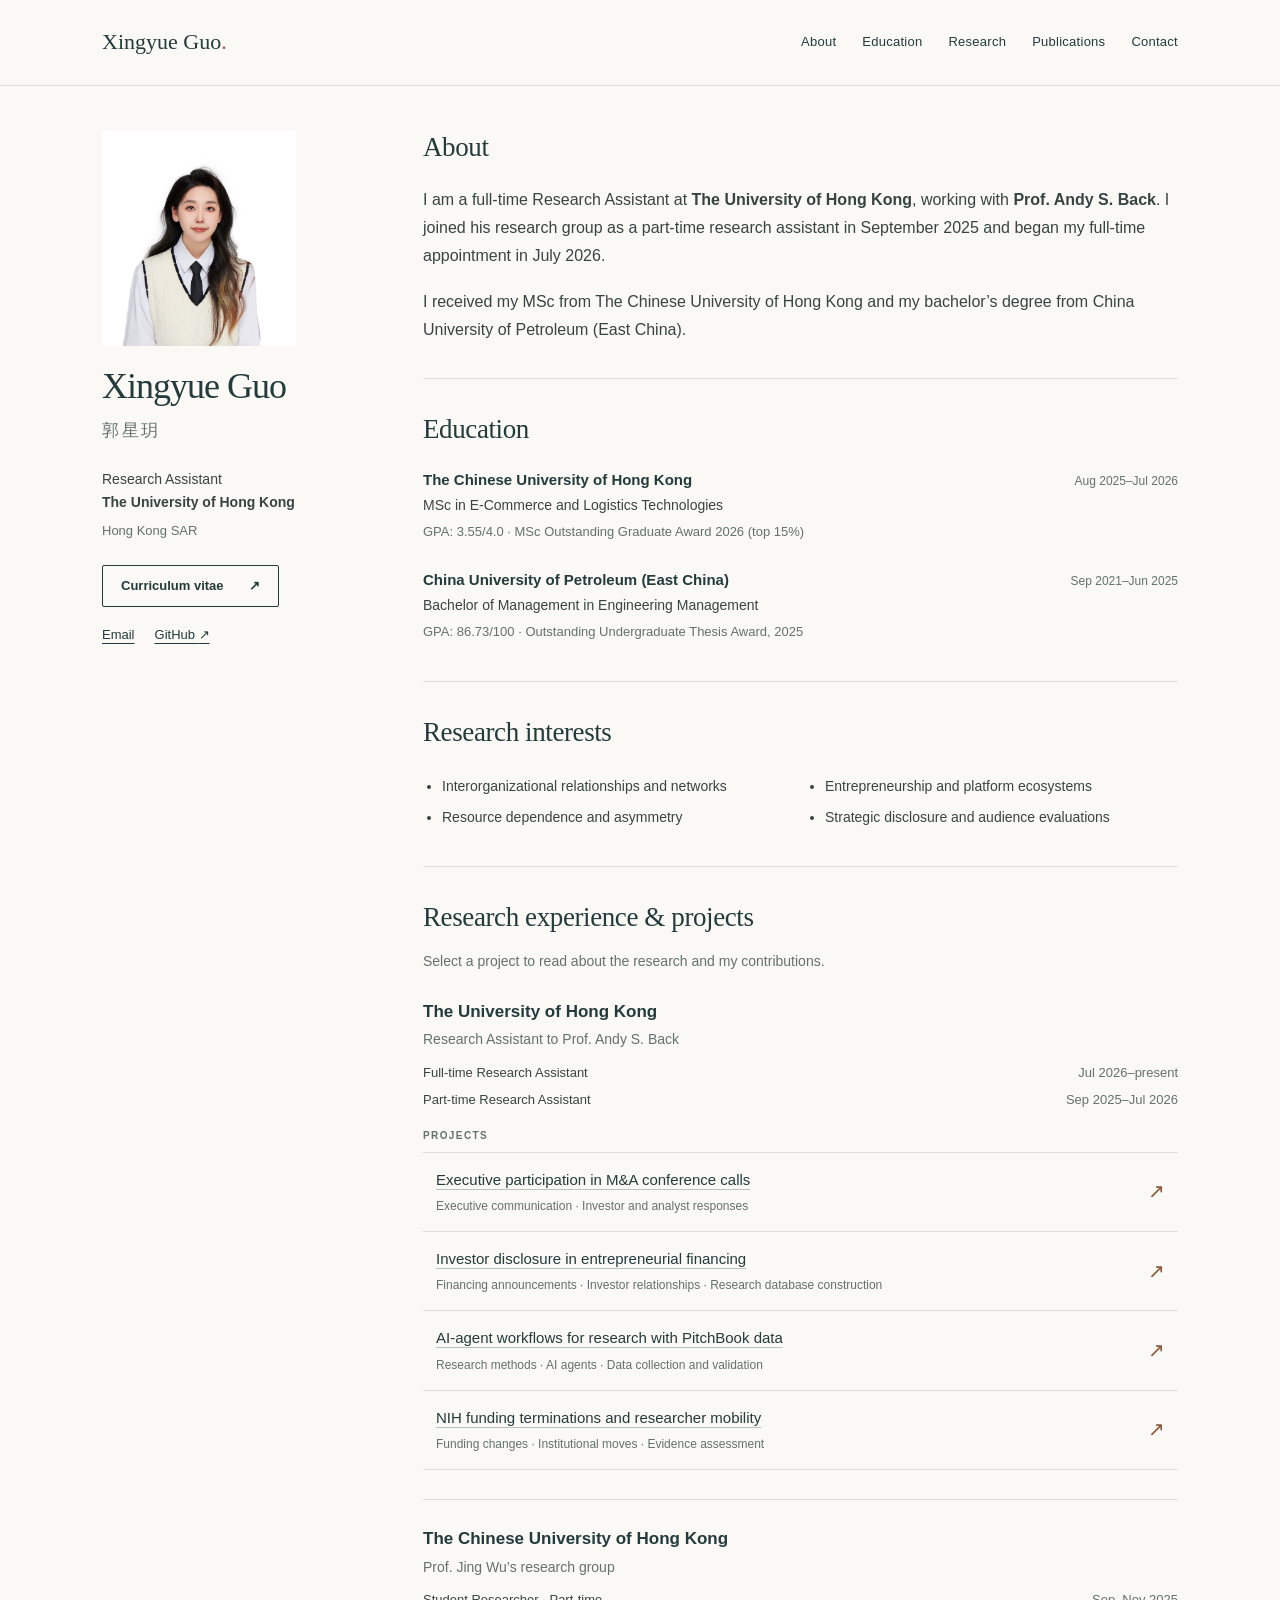
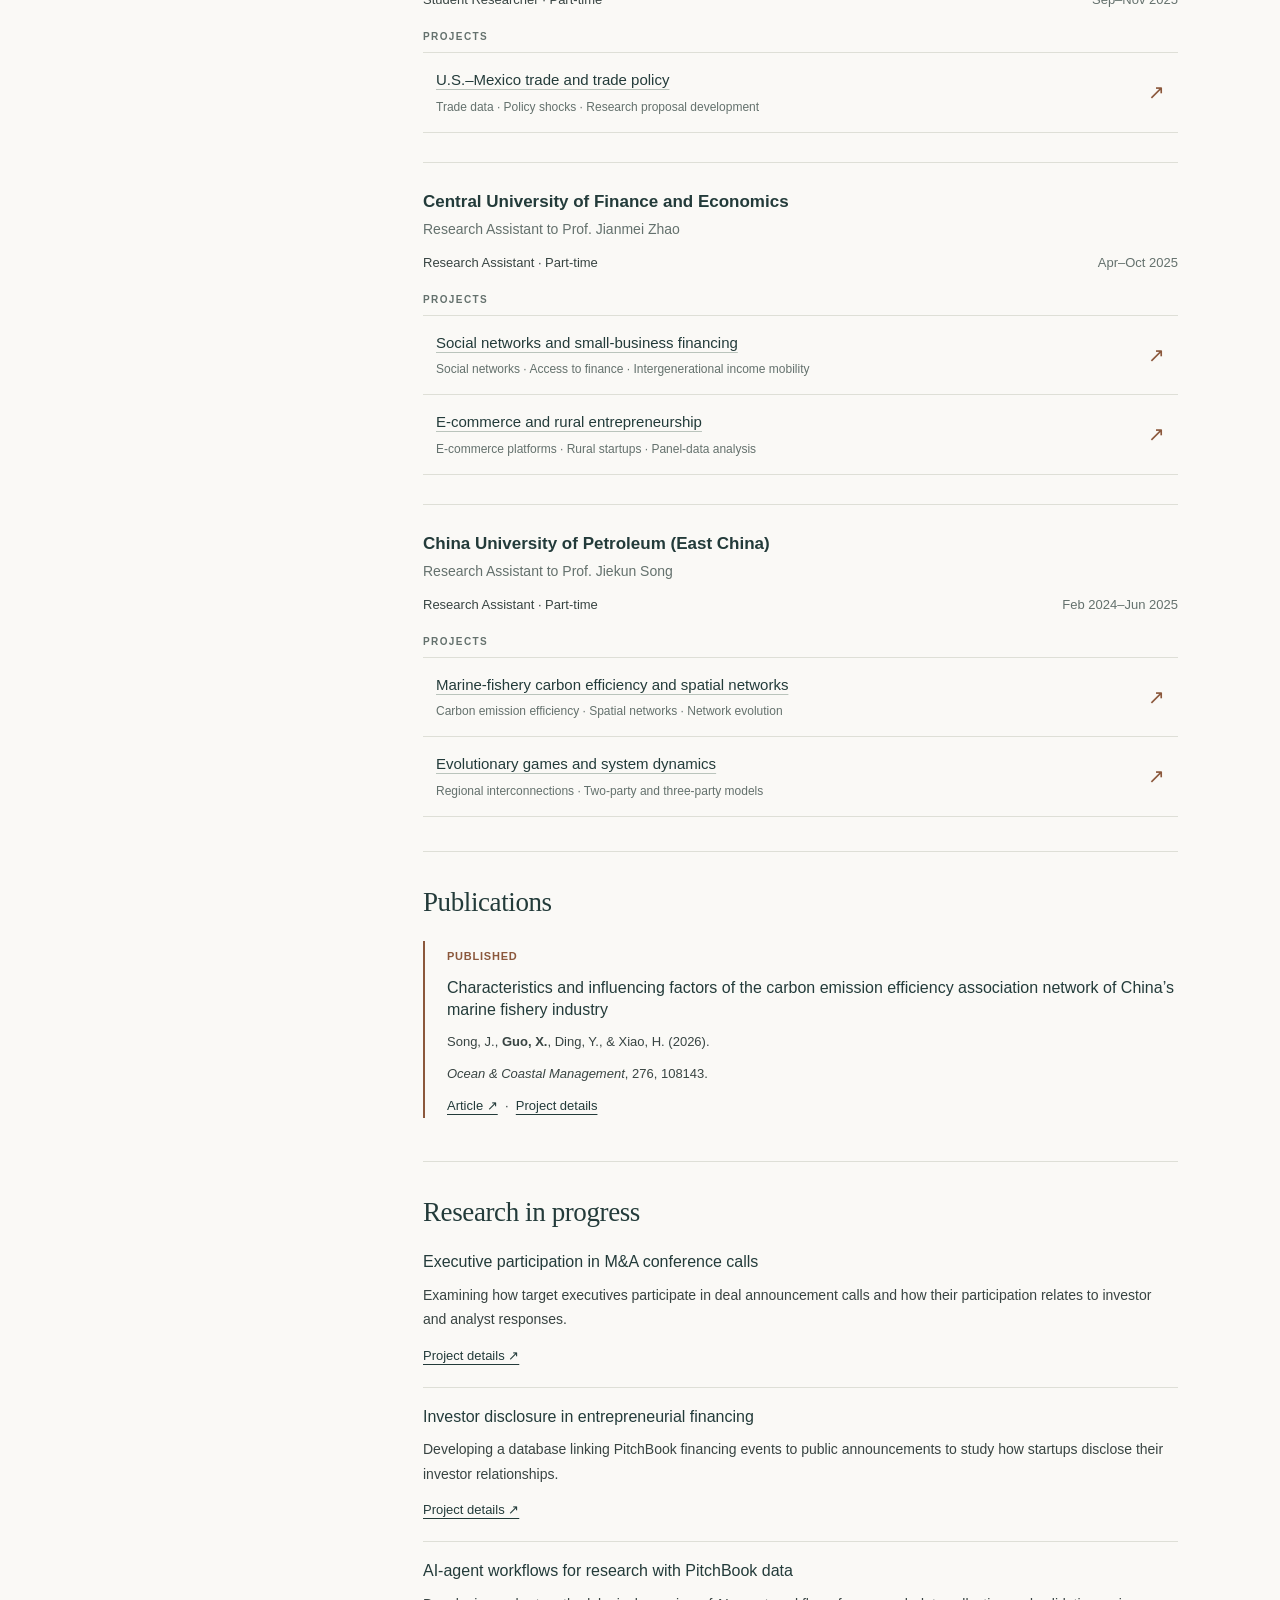
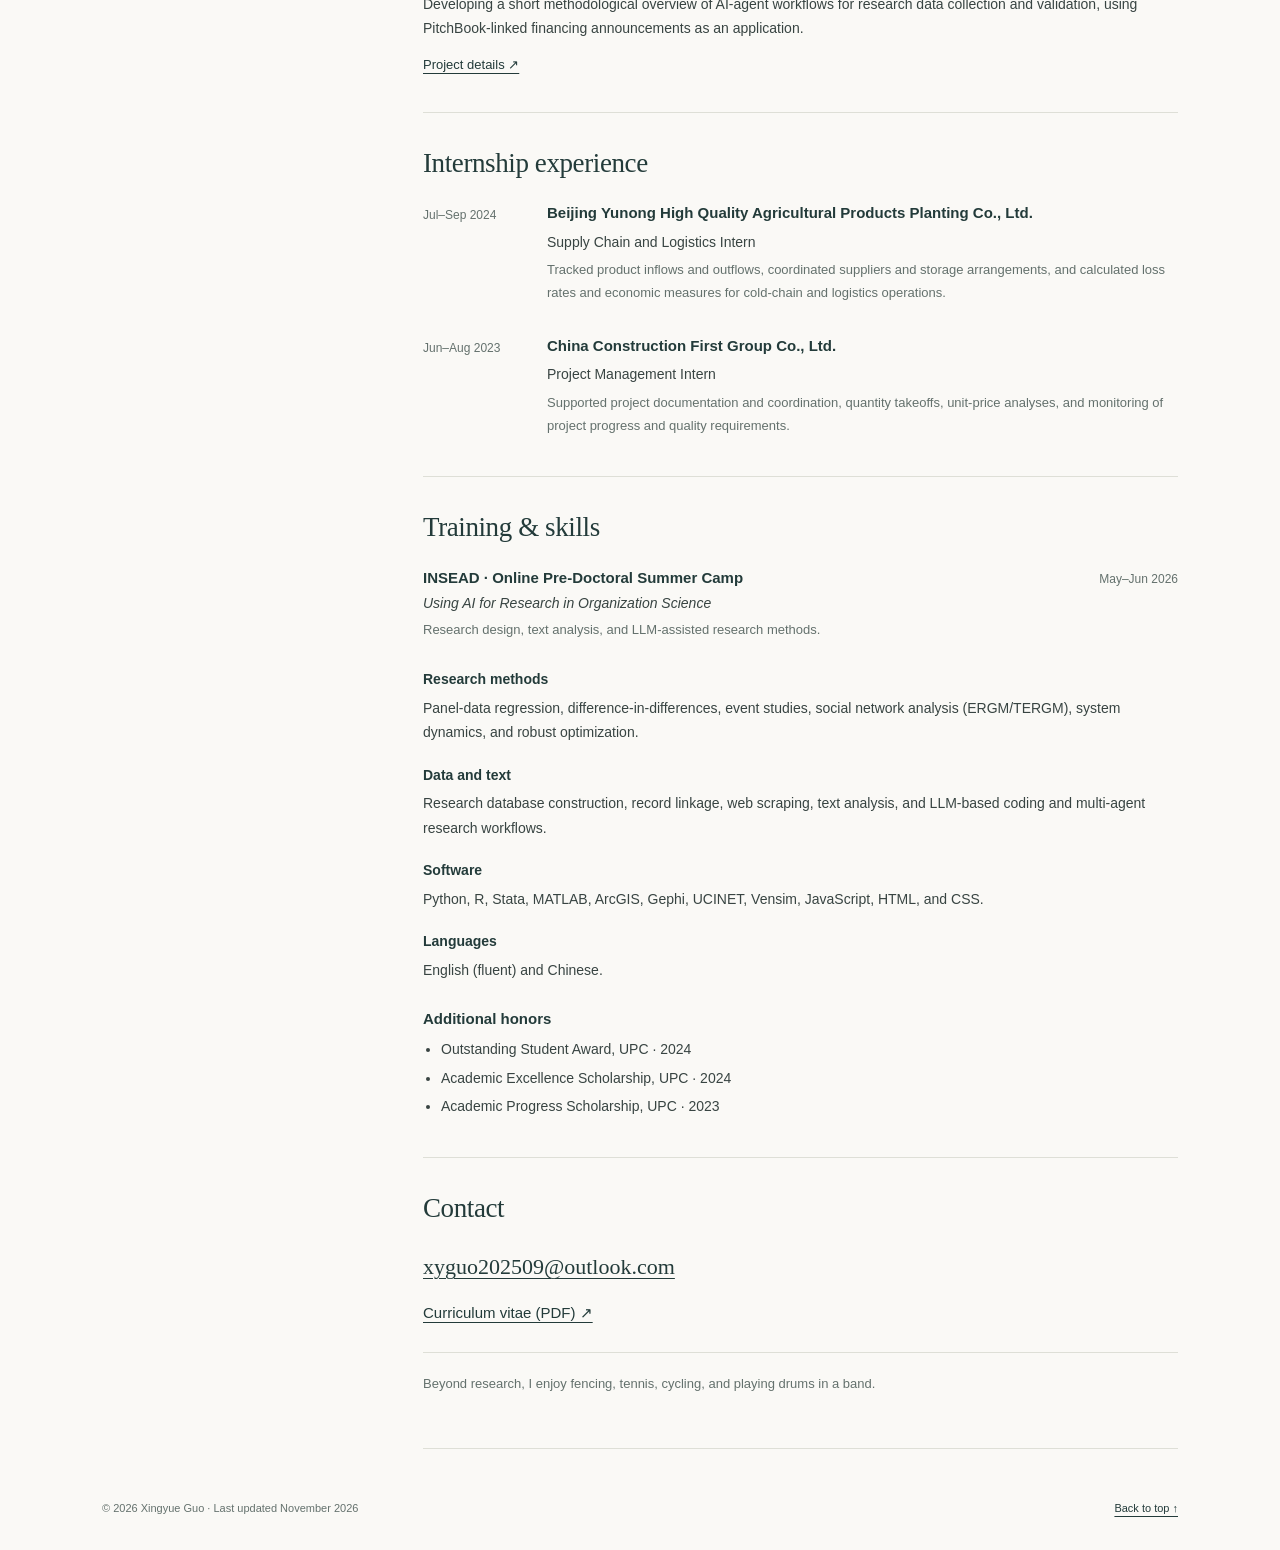
==== commit 55113a5a: "Add files via upload" ====
--- a/index.html
+++ b/index.html
@@ -143,6 +143,12 @@
     .publication { margin:0 0 23px; }
     .publication:last-child { margin-bottom:0; }
     .publication p { font-size:13px; }
+    .ongoing-project { border-top:1px solid var(--line); padding:18px 0; }
+    .ongoing-project:first-of-type { border-top:0; padding-top:0; }
+    .ongoing-project:last-child { padding-bottom:0; }
+    .ongoing-project h3 { font-family:inherit; font-size:16px; font-weight:500; margin-bottom:9px; }
+    .ongoing-project p { font-size:14px; margin-bottom:9px; }
+    .ongoing-project a { font-size:13px; }
     .back-link { display:inline-block; margin:0 0 30px; font-size:13px; }
     .project-page h2 { font-size:31px; line-height:1.35; margin:0 0 16px; }
     .project-page:focus { outline:none; }
@@ -191,7 +197,7 @@
 <p>I received my MSc from The Chinese University of Hong Kong and my bachelor’s degree from China University of Petroleum (East China).</p>
 </section>
 <section id="education" aria-labelledby="education-title"><div class="section-heading"><h2 id="education-title">Education</h2></div>
-<div class="education-entry"><h3>The Chinese University of Hong Kong</h3><time>Aug 2025–Jul 2026</time><p>MSc in E-Commerce and Logistics Technologies</p><p class="secondary">GPA: 3.55/4.0 · MSc Graduate Award, 2026</p></div>
+<div class="education-entry"><h3>The Chinese University of Hong Kong</h3><time>Aug 2025–Jul 2026</time><p>MSc in E-Commerce and Logistics Technologies</p><p class="secondary">GPA: 3.55/4.0 · MSc Outstanding Graduate Award 2026 (top 15%)</p></div>
 <div class="education-entry"><h3>China University of Petroleum (East China)</h3><time>Sep 2021–Jun 2025</time><p>Bachelor of Management in Engineering Management</p><p class="secondary">GPA: 86.73/100 · Outstanding Undergraduate Thesis Award, 2025</p></div>
 </section>
 <section id="interests" aria-labelledby="interests-title"><div class="section-heading"><h2 id="interests-title">Research interests</h2></div>
@@ -201,7 +207,7 @@
 <p class="directory-intro">Select a project to read about the research and my contributions.</p>
 <article class="appointment" id="hku"><h3>The University of Hong Kong</h3><p class="supervisor">Research Assistant to Prof. Andy S. Back</p>
 <div class="appointment-roles"><span>Full-time Research Assistant</span><time>Jul 2026–present</time><span>Part-time Research Assistant</span><time>Sep 2025–Jul 2026</time></div>
-<p class="directory-label">Projects</p><ul class="directory"><li><a class="project-link" href="projects.html#ma-communication"><span class="title">Executive participation in M&amp;A conference calls</span><span class="topic">Executive communication · Investor and analyst responses</span><span class="arrow" aria-hidden="true">↗</span></a></li><li><a class="project-link" href="projects.html#investor-disclosure"><span class="title">Investor disclosure in entrepreneurial financing</span><span class="topic">Financing announcements · Investor relationships · AI-assisted data collection</span><span class="arrow" aria-hidden="true">↗</span></a></li><li><a class="project-link" href="projects.html#nih-mobility"><span class="title">NIH funding terminations and researcher mobility</span><span class="topic">Funding changes · Institutional moves · Evidence assessment</span><span class="arrow" aria-hidden="true">↗</span></a></li><li><a class="project-link" href="projects.html#strategic-alliances"><span class="title">Strategic alliance database</span><span class="topic">Interfirm relationships · Research database construction</span><span class="arrow" aria-hidden="true">↗</span></a></li></ul></article>
+<p class="directory-label">Projects</p><ul class="directory"><li><a class="project-link" href="projects.html#ma-communication"><span class="title">Executive participation in M&amp;A conference calls</span><span class="topic">Executive communication · Investor and analyst responses</span><span class="arrow" aria-hidden="true">↗</span></a></li><li><a class="project-link" href="projects.html#investor-disclosure"><span class="title">Investor disclosure in entrepreneurial financing</span><span class="topic">Financing announcements · Investor relationships · Research database construction</span><span class="arrow" aria-hidden="true">↗</span></a></li><li><a class="project-link" href="projects.html#ai-agent-methods"><span class="title">AI-agent workflows for research with PitchBook data</span><span class="topic">Research methods · AI agents · Data collection and validation</span><span class="arrow" aria-hidden="true">↗</span></a></li><li><a class="project-link" href="projects.html#nih-mobility"><span class="title">NIH funding terminations and researcher mobility</span><span class="topic">Funding changes · Institutional moves · Evidence assessment</span><span class="arrow" aria-hidden="true">↗</span></a></li></ul></article>
 <article class="appointment" id="cuhk"><h3>The Chinese University of Hong Kong</h3><p class="supervisor">Prof. Jing Wu’s research group</p><div class="appointment-roles"><span>Student Researcher · Part-time</span><time>Sep–Nov 2025</time></div>
 <p class="directory-label">Projects</p><ul class="directory"><li><a class="project-link" href="projects.html#trade-policy"><span class="title">U.S.–Mexico trade and trade policy</span><span class="topic">Trade data · Policy shocks · Research proposal development</span><span class="arrow" aria-hidden="true">↗</span></a></li></ul></article>
 <article class="appointment" id="cufe"><h3>Central University of Finance and Economics</h3><p class="supervisor">Research Assistant to Prof. Jianmei Zhao</p><div class="appointment-roles"><span>Research Assistant · Part-time</span><time>Apr–Oct 2025</time></div>
@@ -209,9 +215,13 @@
 <article class="appointment" id="upc"><h3>China University of Petroleum (East China)</h3><p class="supervisor">Research Assistant to Prof. Jiekun Song</p><div class="appointment-roles"><span>Research Assistant · Part-time</span><time>Feb 2024–Jun 2025</time></div>
 <p class="directory-label">Projects</p><ul class="directory"><li><a class="project-link" href="projects.html#marine-fishery"><span class="title">Marine-fishery carbon efficiency and spatial networks</span><span class="topic">Carbon emission efficiency · Spatial networks · Network evolution</span><span class="arrow" aria-hidden="true">↗</span></a></li><li><a class="project-link" href="projects.html#evolutionary-games"><span class="title">Evolutionary games and system dynamics</span><span class="topic">Regional interconnections · Two-party and three-party models</span><span class="arrow" aria-hidden="true">↗</span></a></li></ul></article>
 </section>
-<section id="publications" aria-labelledby="publications-title"><div class="section-heading"><h2 id="publications-title">Publications &amp; manuscripts</h2></div>
+<section id="publications" aria-labelledby="publications-title"><div class="section-heading"><h2 id="publications-title">Publications</h2></div>
 <article class="publication"><span class="status">Published</span><h3>Characteristics and influencing factors of the carbon emission efficiency association network of China’s marine fishery industry</h3><p>Song, J., <strong>Guo, X.</strong>, Ding, Y., &amp; Xiao, H. (2026).</p><p><em>Ocean &amp; Coastal Management</em>, 276, 108143.</p><p><a href="https://doi.org/10.1016/j.ocecoaman.2026.108143" target="_blank" rel="noopener">Article ↗</a> &nbsp;·&nbsp; <a href="projects.html#marine-fishery">Project details</a></p></article>
-<article class="publication"><span class="status">Manuscript in preparation</span><h3>Visible participation, unequal voice: Target executive involvement in M&amp;A conference calls</h3><p>Back, A., An, K., &amp; <strong>Guo, X.</strong></p><p><a href="projects.html#ma-communication">Project details</a></p></article>
+</section>
+<section id="ongoing" aria-labelledby="ongoing-title"><div class="section-heading"><h2 id="ongoing-title">Research in progress</h2></div>
+<article class="ongoing-project"><h3>Executive participation in M&amp;A conference calls</h3><p>Examining how target executives participate in deal announcement calls and how their participation relates to investor and analyst responses.</p><a href="projects.html#ma-communication">Project details ↗</a></article>
+<article class="ongoing-project"><h3>Investor disclosure in entrepreneurial financing</h3><p>Developing a database linking PitchBook financing events to public announcements to study how startups disclose their investor relationships.</p><a href="projects.html#investor-disclosure">Project details ↗</a></article>
+<article class="ongoing-project"><h3>AI-agent workflows for research with PitchBook data</h3><p>Developing a short methodological overview of AI-agent workflows for research data collection and validation, using PitchBook-linked financing announcements as an application.</p><a href="projects.html#ai-agent-methods">Project details ↗</a></article>
 </section>
 <section id="work" aria-labelledby="work-title"><div class="section-heading"><h2 id="work-title">Internship experience</h2></div>
 <div class="entry"><div class="dates">Jul–Sep 2024</div><div><h3>Beijing Yunong High Quality Agricultural Products Planting Co., Ltd.</h3><p>Supply Chain and Logistics Intern</p><p class="secondary">Tracked product inflows and outflows, coordinated suppliers and storage arrangements, and calculated loss rates and economic measures for cold-chain and logistics operations.</p></div></div>
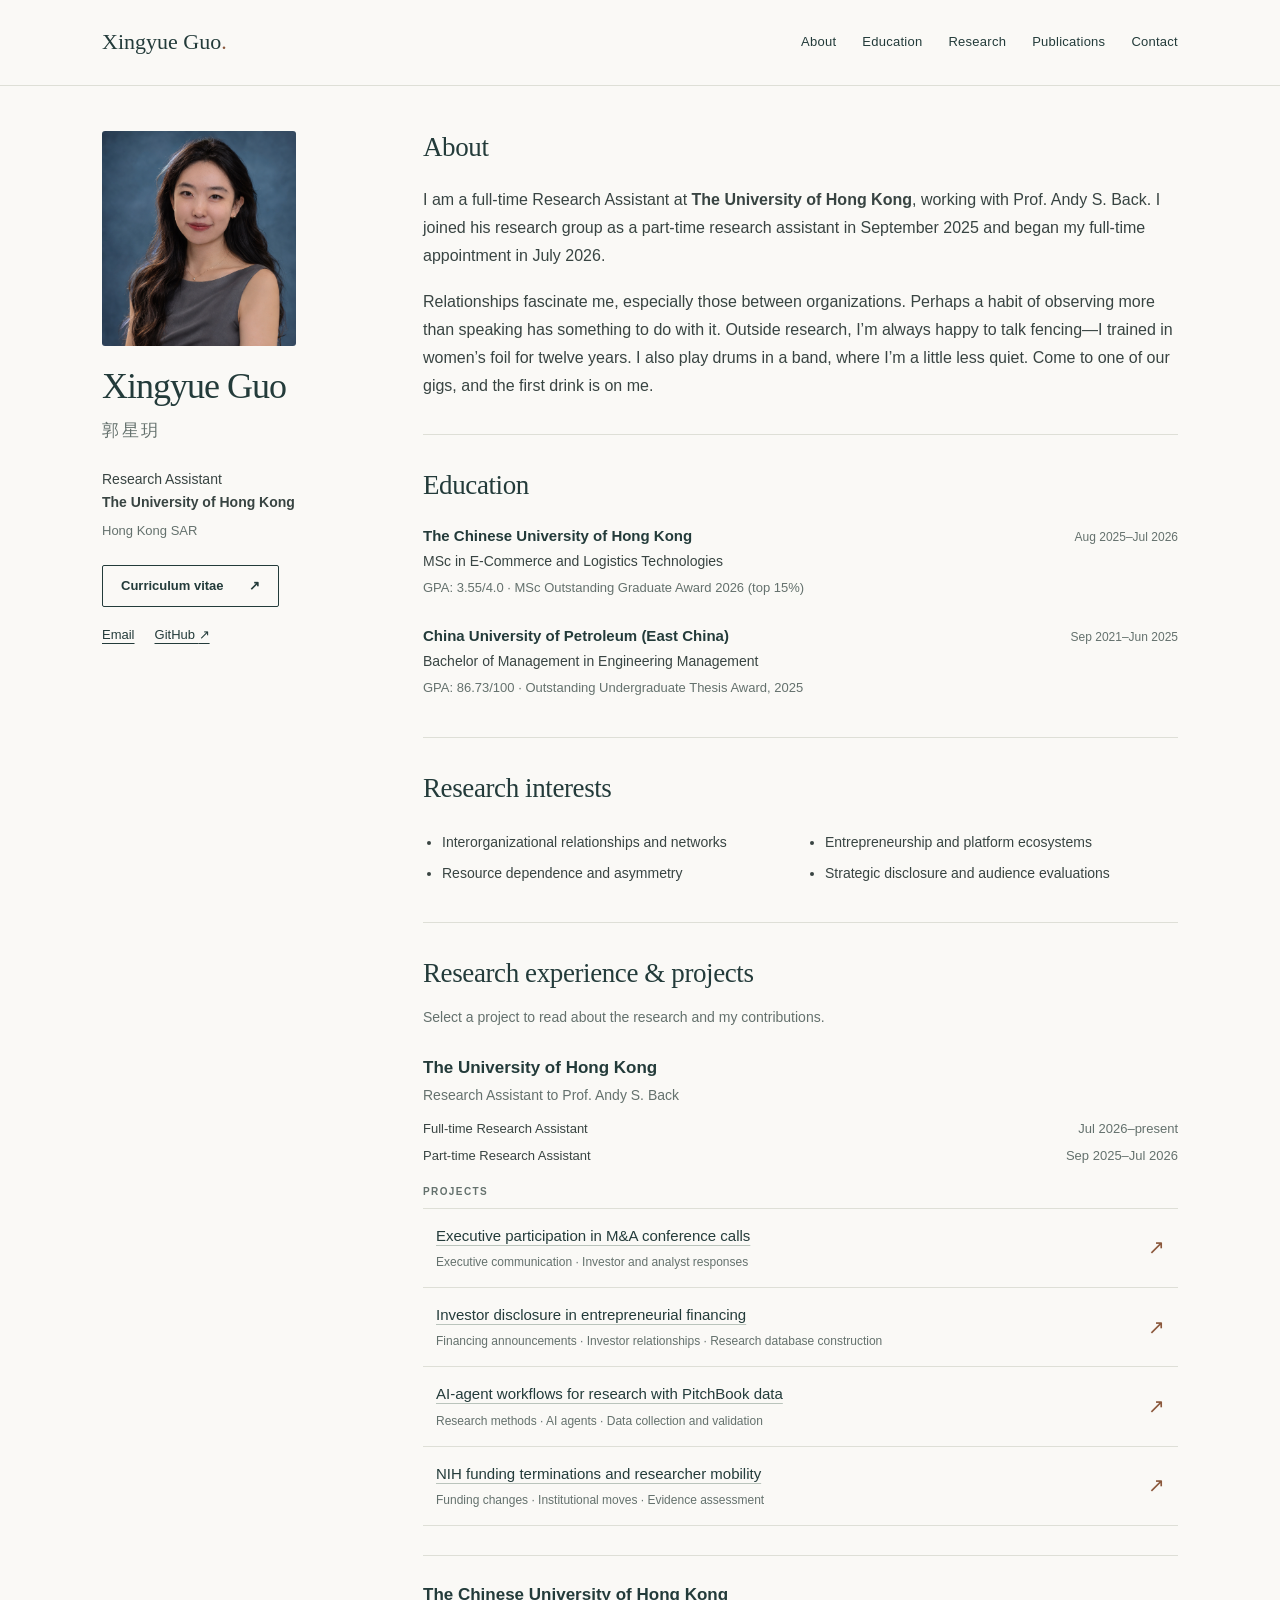
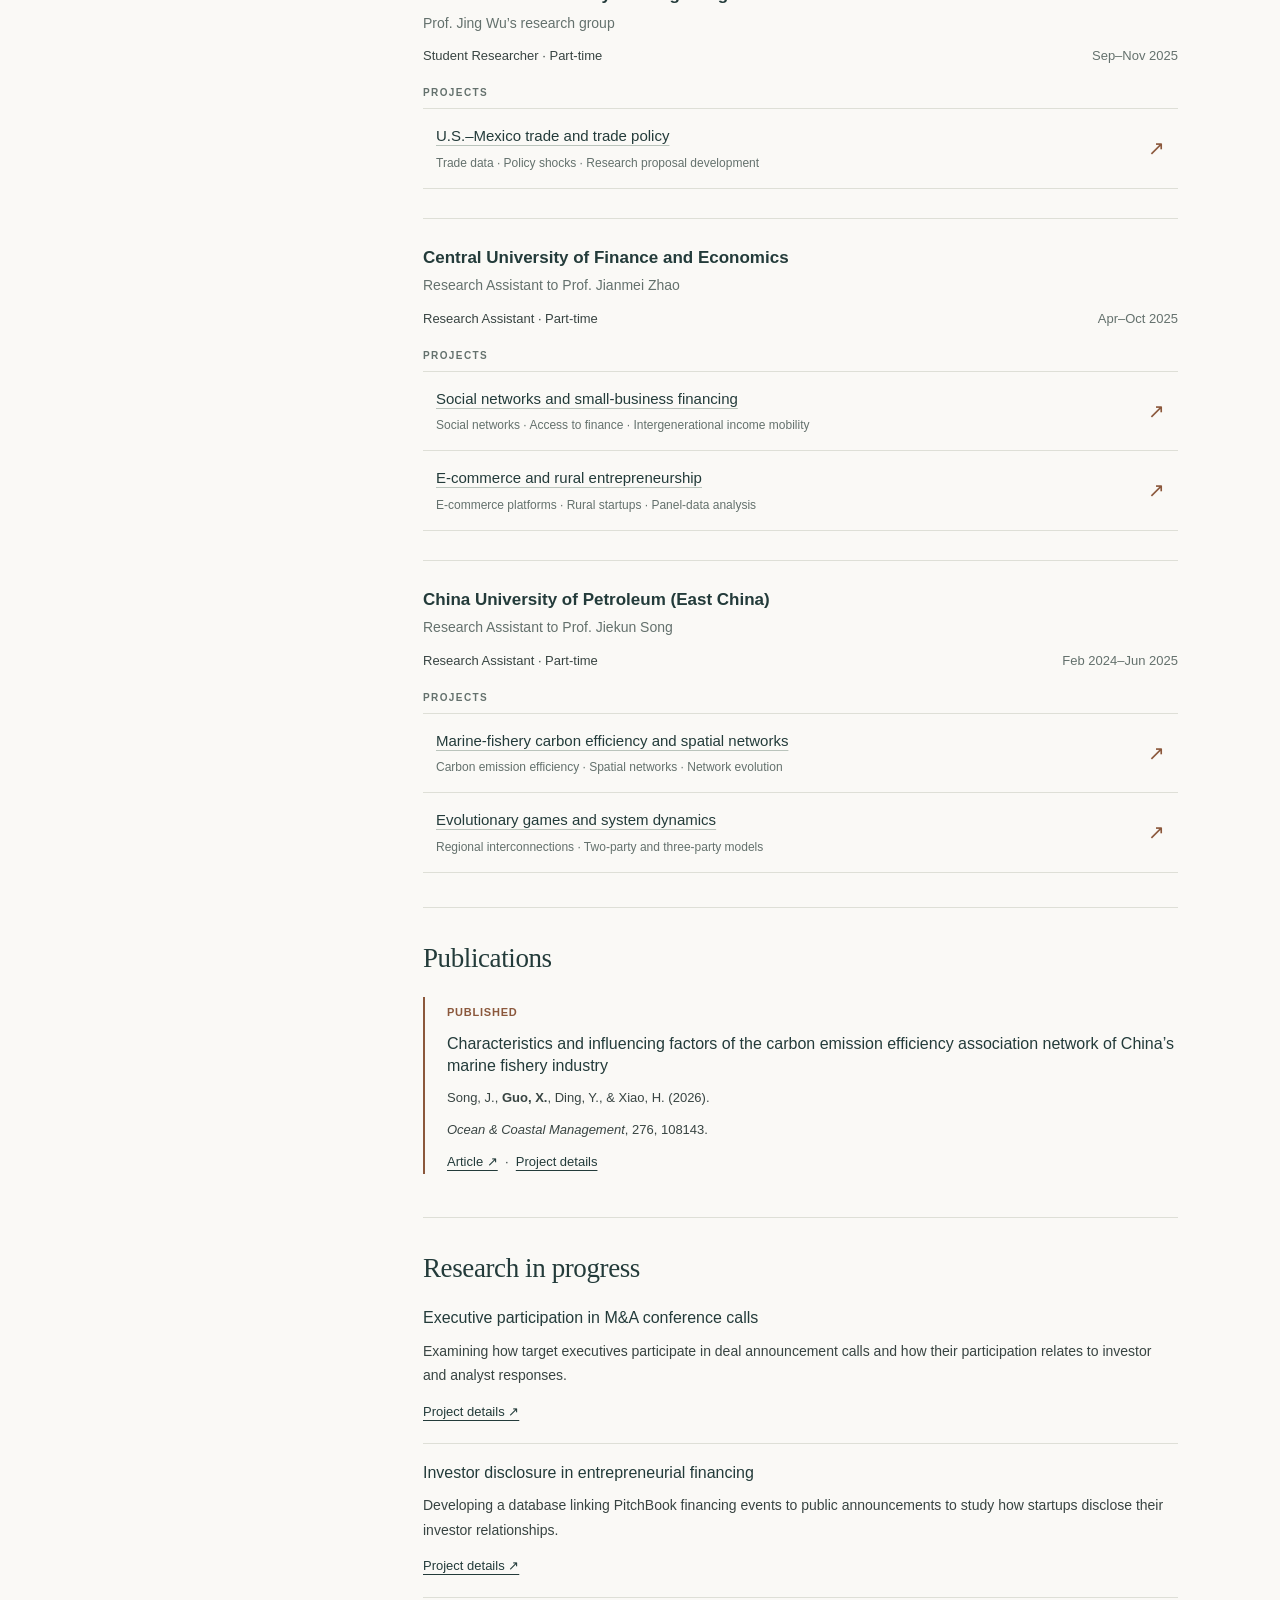
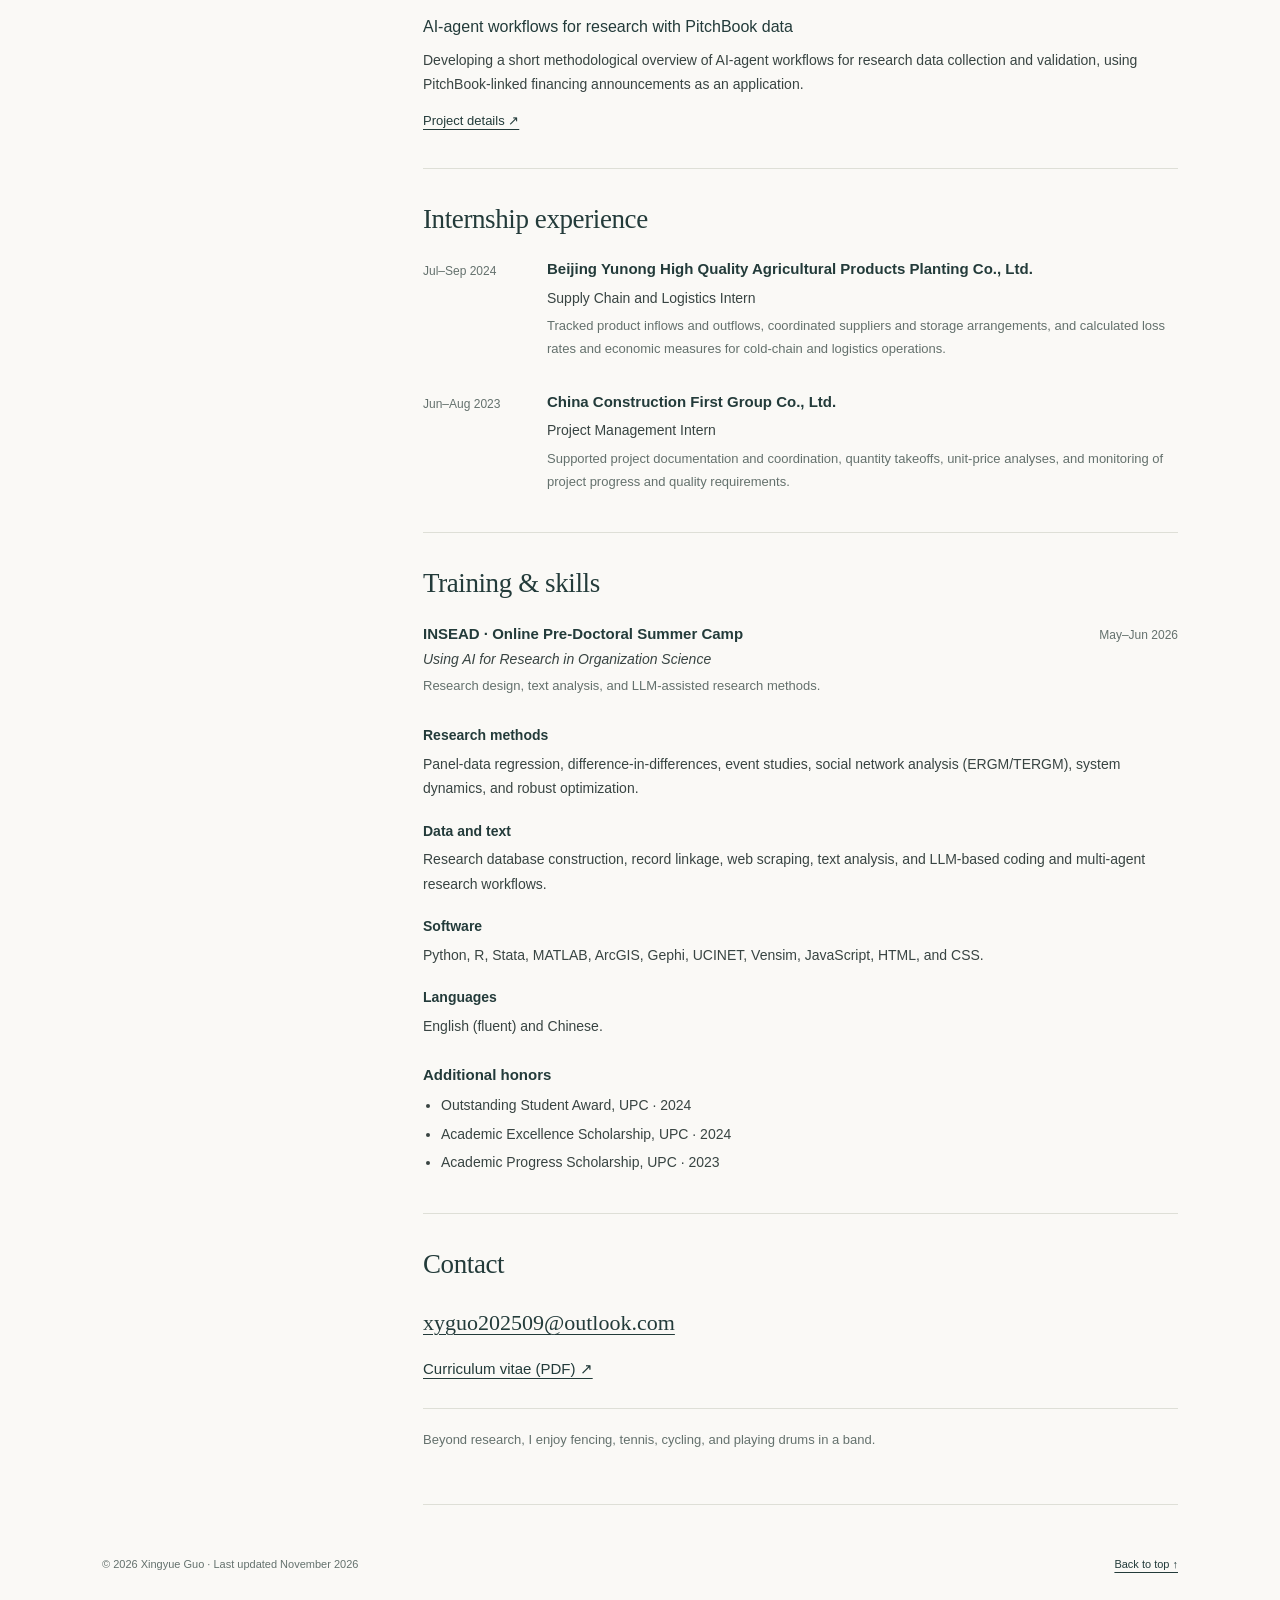
==== commit ca00f996: "Add files via upload" ====
--- a/index.html
+++ b/index.html
@@ -193,8 +193,8 @@
       
     </aside><main id="main">
 <section id="about" class="intro" aria-labelledby="about-title"><div class="section-heading"><h2 id="about-title">About</h2></div>
-<p>I am a full-time Research Assistant at <strong>The University of Hong Kong</strong>, working with <strong>Prof. Andy S. Back</strong>. I joined his research group as a part-time research assistant in September 2025 and began my full-time appointment in July 2026.</p>
-<p>I received my MSc from The Chinese University of Hong Kong and my bachelor’s degree from China University of Petroleum (East China).</p>
+<p>I am a full-time Research Assistant at <strong>The University of Hong Kong</strong>, working with Prof. Andy S. Back. I joined his research group as a part-time research assistant in September 2025 and began my full-time appointment in July 2026.</p>
+<p>Relationships fascinate me, especially those between organizations. Perhaps a habit of observing more than speaking has something to do with it. Outside research, I’m always happy to talk fencing—I trained in women’s foil for twelve years. I also play drums in a band, where I’m a little less quiet. Come to one of our gigs, and the first drink is on me.</p>
 </section>
 <section id="education" aria-labelledby="education-title"><div class="section-heading"><h2 id="education-title">Education</h2></div>
 <div class="education-entry"><h3>The Chinese University of Hong Kong</h3><time>Aug 2025–Jul 2026</time><p>MSc in E-Commerce and Logistics Technologies</p><p class="secondary">GPA: 3.55/4.0 · MSc Outstanding Graduate Award 2026 (top 15%)</p></div>
